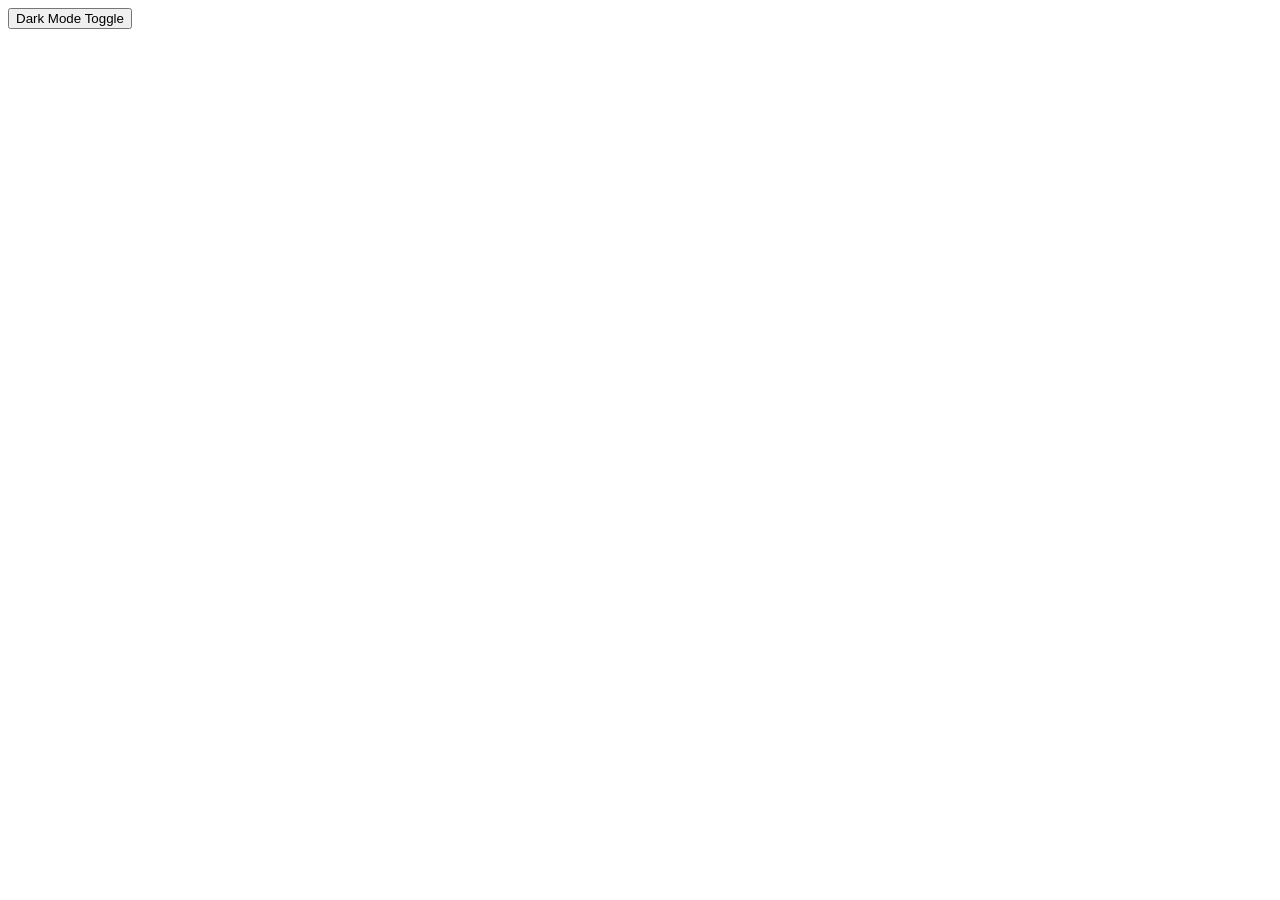
==== index.html @ d1fed151 "Added Index.html / style.css / script.js" ====
<!DOCTYPE html>
<html>

<head>
  <!-- name on the website page column -->
  <title>Julija Cvijanovic | Portfolio 2026</title>
  <meta charset="utf-8" />
  <link rel="stylesheet" type="text/css" href="assets/style.css">
</head> 

<body>

  <!-- this is where my code is-->

    <button id="darkmode" class="my-button1">
      Dark Mode Toggle
    </button>

</body>
</html>
---- assets/style.css ----
/* all elements in the page */
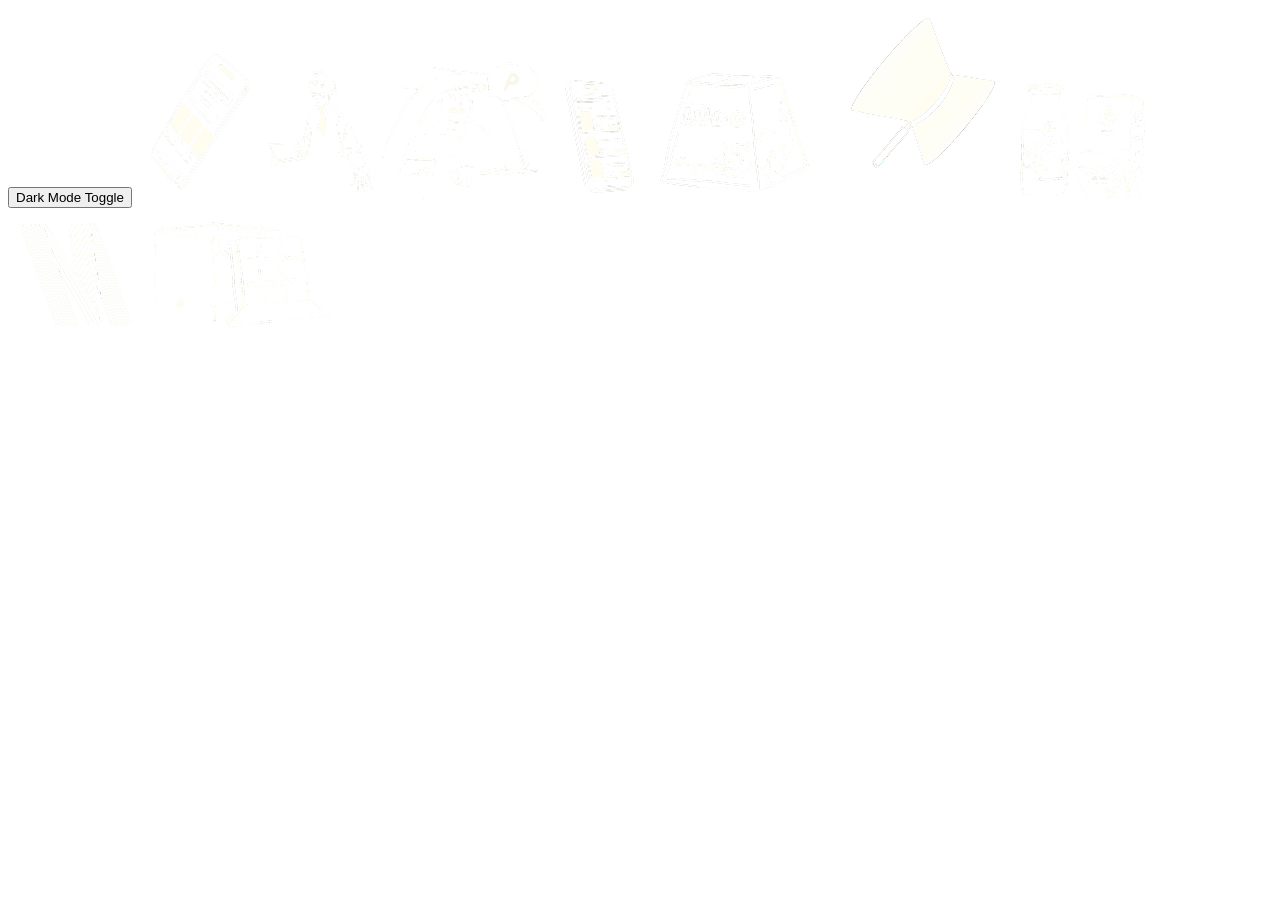
==== commit 3ec6e69a: "Added projects & pages for each" ====
--- a/index.html
+++ b/index.html
@@ -4,7 +4,7 @@
 <head>
   <!-- name on the website page column -->
   <title>Julija Cvijanovic | Portfolio 2026</title>
-  <meta charset="utf-8" />
+  <meta charset="utf-8" />  
   <link rel="stylesheet" type="text/css" href="assets/style.css">
 </head> 
 
@@ -16,5 +16,51 @@
       Dark Mode Toggle
     </button>
 
+    <!-- Project Buttons -->
+    <a href="pages/projects/ark.html" class="project-btn">
+      <img src="assets/Projects/ARK-Lineart.png" alt="ARK" class="img-inactive" />
+      <img src="assets/Projects/ARK-Colour.png"   alt="ARK" class="img-active" />
+    </a>
+
+    <a href="pages/projects/dialogverktøy.html" class="project-btn">
+      <img src="assets/Projects/Dialogverktøy-Lineart.png" alt="Dialogverktøy" class="img-inactive" />
+      <img src="assets/Projects/Dialogverktøy-Colour.png" alt="Dialogverktøy" class="img-active" />
+    </a>
+
+    <a href="pages/projects/komboreise.html" class="project-btn">
+      <img src="assets/Projects/Komboreise-Lineart.png" alt="Komboreise" class="img-inactive" />
+      <img src="assets/Projects/Komboreise-Colour.png" alt="Komboreise" class="img-active" />
+    </a>
+
+    <a href="pages/projects/shelfie.html" class="project-btn">
+      <img src="assets/Projects/Shelfie-Lineart.png" alt="Shelfie" class="img-inactive" />
+      <img src="assets/Projects/Shelfie-Colour.png" alt="Shelfie" class="img-active" />
+    </a>
+
+    <a href="pages/projects/ludo.html" class="project-btn">
+      <img src="assets/Projects/Ludo-Lineart.png" alt="Ludo" class="img-inactive" />
+      <img src="assets/Projects/Ludo-Colour.png" alt="Ludo" class="img-active" />
+    </a>
+
+    <a href="pages/projects/mulighetsrommet.html" class="project-btn">
+      <img src="assets/Projects/Mulighetsrommet-Lineart.png" alt="Mulighetsrommet" class="img-inactive" />
+      <img src="assets/Projects/Mulighetsrommet-Colour.png" alt="Mulighetsrommet" class="img-active" />
+    </a>
+
+    <a href="pages/projects/solbakken.html" class="project-btn">
+      <img src="assets/Projects/Solbakken-Lineart.png" alt="Solbakken" class="img-inactive" />
+      <img src="assets/Projects/Solbakken-Colour.png" alt="Solbakken" class="img-active" />
+    </a>
+
+    <a href="pages/projects/muzea.html" class="project-btn">
+      <img src="assets/Projects/Muzea-Lineart.png" alt="Muzea" class="img-inactive" />
+      <img src="assets/Projects/Muzea-Colour.png" alt="Muzea" class="img-active" />
+    </a>
+
+    <a href="pages/projects/ticktacktoe.html" class="project-btn">
+      <img src="assets/Projects/TickTackToe-Lineart.png" alt="TickTackToe" class="img-inactive" />
+      <img src="assets/Projects/TickTackToe-Colour.png" alt="TickTackToe" class="img-active" />
+    </a>
+
 </body>
 </html>
--- a/assets/style.css
+++ b/assets/style.css
@@ -1,3 +1,26 @@
 
 /* all elements in the page */
 
+
+/* ---- PROJECT BUTTONS ---- */
+.project-btn {
+  display: inline-block;
+  position: relative;
+}
+
+.project-btn img {
+  display: block;
+}
+
+.project-btn .img-active {
+  position: absolute;
+  top: 0;
+  left: 0;
+  opacity: 0;
+  transition: opacity 0.5s ease;
+}
+
+.project-btn:hover .img-active {
+  opacity: 1;
+}
+
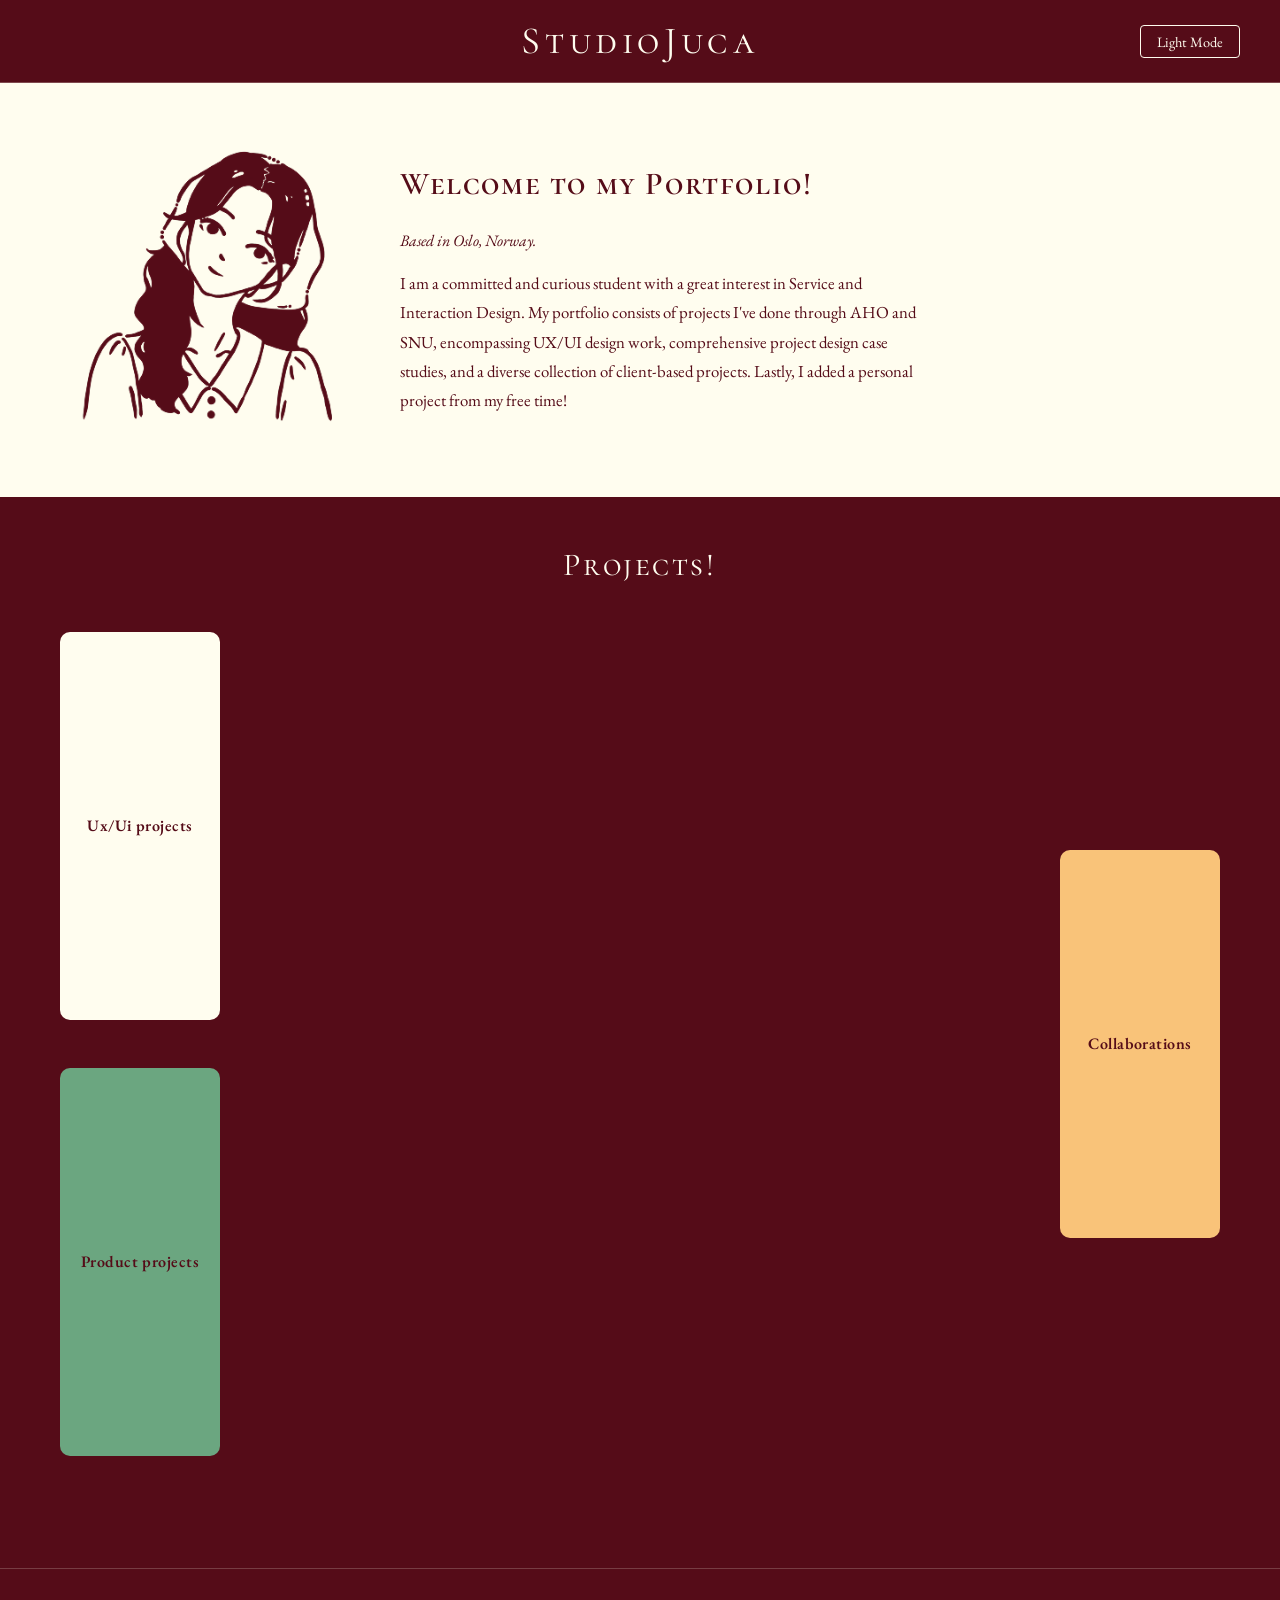
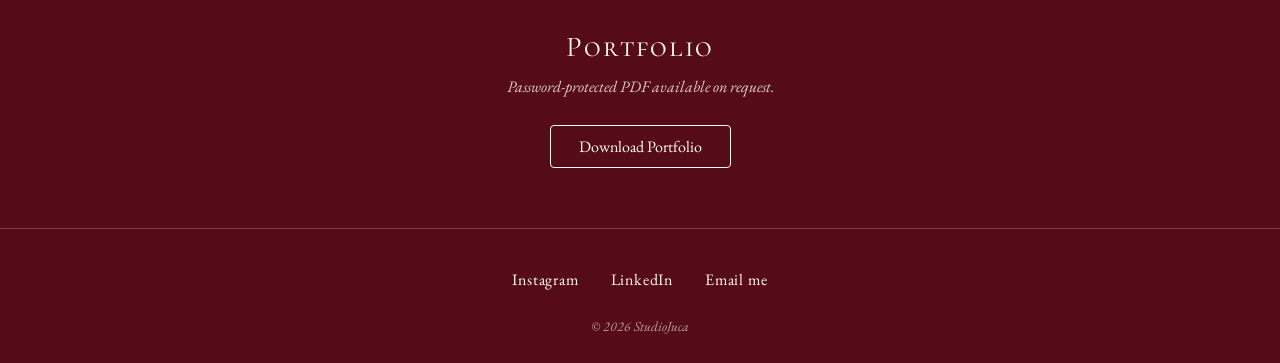
==== commit 10747354: "Homepage Added layout, projects, font, colours and other details to make the website look nice." ====
--- a/index.html
+++ b/index.html
@@ -1,66 +1,124 @@
 <!DOCTYPE html>
-<html>
+<html lang="en">
 
 <head>
-  <!-- name on the website page column -->
   <title>Julija Cvijanovic | Portfolio 2026</title>
-  <meta charset="utf-8" />  
+  <meta charset="utf-8" />
+  <meta name="viewport" content="width=device-width, initial-scale=1.0">
   <link rel="stylesheet" type="text/css" href="assets/style.css">
-</head> 
+  <link href="https://fonts.googleapis.com/css2?family=Cormorant+SC:wght@300;400;600&family=EB+Garamond:ital,wght@0,400;0,600;1,400&display=swap" rel="stylesheet">
+</head>
 
 <body>
 
-  <!-- this is where my code is-->
+  <!-- HEADER -->
+  <header id="site-header">
+    <h1>StudioJuca</h1>
+    <button id="darkmode">Light Mode</button>
+  </header>
 
-    <button id="darkmode" class="my-button1">
-      Dark Mode Toggle
-    </button>
+  <!-- INTRO -->
+  <section id="intro">
+    <div class="intro-portrait">
+      <img src="assets/SelfPortrait_Placeholder.png" alt="Julija Cvijanovic" />
+    </div>
+    <div class="intro-text">
+      <h2>Welcome to my Portfolio!</h2>
+      <p class="location">Based in Oslo, Norway.</p>
+      <p>I am a committed and curious student with a great interest in Service and Interaction Design.
+        My portfolio consists of projects I've done through AHO and SNU, encompassing UX/UI design work,
+        comprehensive project design case studies, and a diverse collection of client-based projects.
+        Lastly, I added a personal project from my free time!</p>
+    </div>
+  </section>
 
-    <!-- Project Buttons -->
-    <a href="pages/projects/ark.html" class="project-btn">
-      <img src="assets/Projects/ARK-Lineart.png" alt="ARK" class="img-inactive" />
-      <img src="assets/Projects/ARK-Colour.png"   alt="ARK" class="img-active" />
-    </a>
+  <!-- PROJECTS -->
+  <section id="projects">
+    <h2>Projects!</h2>
 
-    <a href="pages/projects/dialogverktøy.html" class="project-btn">
-      <img src="assets/Projects/Dialogverktøy-Lineart.png" alt="Dialogverktøy" class="img-inactive" />
-      <img src="assets/Projects/Dialogverktøy-Colour.png" alt="Dialogverktøy" class="img-active" />
-    </a>
+    <div class="mindmap">
 
-    <a href="pages/projects/komboreise.html" class="project-btn">
-      <img src="assets/Projects/Komboreise-Lineart.png" alt="Komboreise" class="img-inactive" />
-      <img src="assets/Projects/Komboreise-Colour.png" alt="Komboreise" class="img-active" />
-    </a>
+      <!-- Category label buttons -->
+      <button class="cat-label cat-uxui" id="btn-uxui">Ux/Ui projects</button>
+      <button class="cat-label cat-collab" id="btn-collab">Collaborations</button>
+      <button class="cat-label cat-product" id="btn-product">Product projects</button>
 
-    <a href="pages/projects/shelfie.html" class="project-btn">
-      <img src="assets/Projects/Shelfie-Lineart.png" alt="Shelfie" class="img-inactive" />
-      <img src="assets/Projects/Shelfie-Colour.png" alt="Shelfie" class="img-active" />
-    </a>
+      <!-- Row 1 — UX/UI only -->
+      <div class="project-row" id="row-1">
+        <a href="pages/projects/ark.html" class="project-btn">
+          <img src="assets/Projects/ARK-Lineart.png" alt="ARK" class="img-inactive" />
+          <img src="assets/Projects/ARK-Colour.png" alt="ARK" class="img-active" />
+        </a>
+        <a href="pages/projects/shelfie.html" class="project-btn">
+          <img src="assets/Projects/Shelfie-Lineart.png" alt="Shelfie" class="img-inactive" />
+          <img src="assets/Projects/Shelfie-Colour.png" alt="Shelfie" class="img-active" />
+        </a>
+        <a href="pages/projects/navi.html" class="project-btn">
+          <img src="assets/Projects/NAVI-Lineart.png" alt="NAVI" class="img-inactive" />
+          <img src="assets/Projects/NAVI-Colour.png" alt="NAVI" class="img-active" />
+        </a>
+      </div>
 
-    <a href="pages/projects/ludo.html" class="project-btn">
-      <img src="assets/Projects/Ludo-Lineart.png" alt="Ludo" class="img-inactive" />
-      <img src="assets/Projects/Ludo-Colour.png" alt="Ludo" class="img-active" />
-    </a>
+      <!-- Row 2 — UX/UI + Collaboration -->
+      <div class="project-row" id="row-2">
+        <a href="pages/projects/mulighetsrommet.html" class="project-btn">
+          <img src="assets/Projects/Mulighetsrommet-Lineart.png" alt="Mulighetsrommet" class="img-inactive" />
+          <img src="assets/Projects/Mulighetsrommet-Colour.png" alt="Mulighetsrommet" class="img-active" />
+        </a>
+        <a href="pages/projects/komboreise.html" class="project-btn">
+          <img src="assets/Projects/Komboreise-Lineart.png" alt="Komboreise" class="img-inactive" />
+          <img src="assets/Projects/Komboreise-Colour.png" alt="Komboreise" class="img-active" />
+        </a>
+        <a href="pages/projects/dialogverktøy.html" class="project-btn">
+          <img src="assets/Projects/Dialogverktøy-Lineart.png" alt="Dialogverktøy" class="img-inactive" />
+          <img src="assets/Projects/Dialogverktøy-Colour.png" alt="Dialogverktøy" class="img-active" />
+        </a>
+      </div>
 
-    <a href="pages/projects/mulighetsrommet.html" class="project-btn">
-      <img src="assets/Projects/Mulighetsrommet-Lineart.png" alt="Mulighetsrommet" class="img-inactive" />
-      <img src="assets/Projects/Mulighetsrommet-Colour.png" alt="Mulighetsrommet" class="img-active" />
-    </a>
+      <!-- Row 3 — Product + Collaboration -->
+      <div class="project-row" id="row-3">
+        <a href="pages/projects/solbakken.html" class="project-btn">
+          <img src="assets/Projects/Solbakken-Lineart.png" alt="Solbakken" class="img-inactive" />
+          <img src="assets/Projects/Solbakken-Colour.png" alt="Solbakken" class="img-active" />
+        </a>
+        <a href="pages/projects/ludo.html" class="project-btn">
+          <img src="assets/Projects/Ludo-Lineart.png" alt="Ludo" class="img-inactive" />
+          <img src="assets/Projects/Ludo-Colour.png" alt="Ludo" class="img-active" />
+        </a>
+        <a href="pages/projects/sommerrocutlery.html" class="project-btn">
+          <img src="assets/Projects/SommerroCutlery-Lineart.png" alt="Sommerro Cutlery" class="img-inactive" />
+          <img src="assets/Projects/SommerroCutlery-Colour.png" alt="Sommerro Cutlery" class="img-active" />
+        </a>
+      </div>
 
-    <a href="pages/projects/solbakken.html" class="project-btn">
-      <img src="assets/Projects/Solbakken-Lineart.png" alt="Solbakken" class="img-inactive" />
-      <img src="assets/Projects/Solbakken-Colour.png" alt="Solbakken" class="img-active" />
-    </a>
+      <!-- Row 4 — Product only -->
+      <div class="project-row" id="row-4">
+        <a href="pages/projects/ticktacktoe.html" class="project-btn">
+          <img src="assets/Projects/TickTackToe-Lineart.png" alt="TickTackToe" class="img-inactive" />
+          <img src="assets/Projects/TickTackToe-Colour.png" alt="TickTackToe" class="img-active" />
+        </a>
+      </div>
 
-    <a href="pages/projects/muzea.html" class="project-btn">
-      <img src="assets/Projects/Muzea-Lineart.png" alt="Muzea" class="img-inactive" />
-      <img src="assets/Projects/Muzea-Colour.png" alt="Muzea" class="img-active" />
-    </a>
+    </div>
+  </section>
 
-    <a href="pages/projects/ticktacktoe.html" class="project-btn">
-      <img src="assets/Projects/TickTackToe-Lineart.png" alt="TickTackToe" class="img-inactive" />
-      <img src="assets/Projects/TickTackToe-Colour.png" alt="TickTackToe" class="img-active" />
-    </a>
+  <!-- PORTFOLIO DOWNLOAD -->
+  <section id="download">
+    <h2>Portfolio</h2>
+    <p>Password-protected PDF available on request.</p>
+    <button id="download-btn" onclick="requestDownload()">Download Portfolio</button>
+  </section>
 
+  <!-- FOOTER -->
+  <footer id="site-footer">
+    <div class="footer-links">
+      <a href="https://www.instagram.com/studiojuca/" target="_blank" class="footer-link">Instagram</a>
+      <a href="https://www.linkedin.com/in/julijacvijanovic/" target="_blank" class="footer-link">LinkedIn</a>
+      <a href="mailto:cvijanovicjulija@gmail.com" class="footer-link">Email me</a>
+    </div>
+    <p class="footer-copy">&copy; 2026 StudioJuca</p>
+  </footer>
+
+  <script src="assets/script.js"></script>
 </body>
-</html>+</html>
--- a/assets/style.css
+++ b/assets/style.css
@@ -1,15 +1,216 @@
-
-/* all elements in the page */
-
-
-/* ---- PROJECT BUTTONS ---- */
+/* ---- CSS VARIABLES ---- */
+:root {
+  --chocolate-cosmos: #550C18;
+  --ivory: #FFFDEF;
+  --goldilocks: #F9C379;
+  --ivy: #6BA680;
+  --font-heading: 'Cormorant SC', Georgia, serif;
+  --font-body: 'EB Garamond', Georgia, serif;
+}
+
+/* ---- RESET ---- */
+*, *::before, *::after {
+  box-sizing: border-box;
+  margin: 0;
+  padding: 0;
+}
+
+body {
+  font-family: var(--font-body);
+  background-color: var(--chocolate-cosmos);
+  color: var(--ivory);
+}
+
+/* ---- HEADER ---- */
+#site-header {
+  background-color: var(--chocolate-cosmos);
+  padding: 18px 40px;
+  display: flex;
+  align-items: center;
+  justify-content: center;
+  position: relative;
+  border-bottom: 1px solid rgba(255, 253, 239, 0.25);
+}
+
+#site-header h1 {
+  font-family: var(--font-heading);
+  font-size: 2.4rem;
+  font-weight: 400;
+  color: var(--ivory);
+  letter-spacing: 0.12em;
+}
+
+#darkmode {
+  position: absolute;
+  right: 40px;
+  background: transparent;
+  border: 1px solid var(--ivory);
+  color: var(--ivory);
+  padding: 6px 16px;
+  font-family: var(--font-body);
+  font-size: 0.9rem;
+  cursor: pointer;
+  border-radius: 4px;
+  transition: background 0.3s, color 0.3s;
+}
+
+#darkmode:hover {
+  background: var(--ivory);
+  color: var(--chocolate-cosmos);
+}
+
+/* ---- INTRO SECTION ---- */
+#intro {
+  background-color: var(--ivory);
+  color: var(--chocolate-cosmos);
+  display: flex;
+  align-items: center;
+  gap: 60px;
+  padding: 60px 80px;
+}
+
+.intro-portrait img {
+  width: 260px;
+  height: auto;
+  display: block;
+}
+
+.intro-text {
+  max-width: 520px;
+}
+
+.intro-text h2 {
+  font-family: var(--font-heading);
+  font-size: 2rem;
+  font-weight: 600;
+  color: var(--chocolate-cosmos);
+  margin-bottom: 24px;
+  letter-spacing: 0.05em;
+}
+
+.intro-text .location {
+  font-style: italic;
+  font-size: 1rem;
+  margin-bottom: 14px;
+}
+
+.intro-text p {
+  font-size: 1.05rem;
+  line-height: 1.75;
+}
+
+/* ---- PROJECTS SECTION ---- */
+#projects {
+  background-color: var(--chocolate-cosmos);
+  padding: 48px 0 72px;
+}
+
+#projects h2 {
+  font-family: var(--font-heading);
+  font-size: 2rem;
+  font-weight: 400;
+  color: var(--ivory);
+  text-align: center;
+  letter-spacing: 0.08em;
+  margin-bottom: 48px;
+}
+
+/* ---- MINDMAP GRID ---- */
+/*
+  5 columns: [left-label] [proj] [proj] [proj] [right-label]
+  4 rows, one per project row.
+  Category labels span 2 rows each, alternating sides:
+    uxui    → col 1, rows 1–2
+    collab  → col 5, rows 2–3
+    product → col 1, rows 3–4
+*/
+.mindmap {
+  display: grid;
+  grid-template-columns: 160px 1fr 1fr 1fr 160px;
+  grid-template-rows: auto auto auto auto;
+  gap: 48px 28px;
+  padding: 0 60px 40px;
+  align-items: center;
+}
+
+/* Category label grid placement */
+.cat-uxui   { grid-column: 1; grid-row: 1 / 3; }
+.cat-collab { grid-column: 5; grid-row: 2 / 4; }
+.cat-product{ grid-column: 1; grid-row: 3 / 5; }
+
+/* Project row grid placement */
+#row-1 { grid-column: 2 / 5; grid-row: 1; }
+#row-2 { grid-column: 2 / 5; grid-row: 2; }
+#row-3 { grid-column: 2 / 5; grid-row: 3; }
+#row-4 { grid-column: 2 / 5; grid-row: 4; }
+
+/* ---- CATEGORY LABELS ---- */
+.cat-label {
+  display: flex;
+  align-items: center;
+  justify-content: center;
+  text-align: center;
+  width: 100%;
+  height: 100%;
+  min-height: 80px;
+  padding: 14px 12px;
+  border: 2px solid transparent;
+  border-radius: 10px;
+  font-family: var(--font-body);
+  font-size: 1rem;
+  font-weight: 600;
+  color: var(--chocolate-cosmos);
+  cursor: pointer;
+  transition: transform 0.2s ease, box-shadow 0.2s ease, border-color 0.2s ease;
+  letter-spacing: 0.03em;
+}
+
+.cat-label:hover {
+  transform: scale(1.04);
+  box-shadow: 0 4px 20px rgba(0, 0, 0, 0.35);
+}
+
+.cat-label.active {
+  border-color: var(--ivory);
+  box-shadow: 0 0 14px rgba(255, 253, 239, 0.35);
+}
+
+.cat-uxui    { background-color: var(--ivory); }
+.cat-collab  { background-color: var(--goldilocks); }
+.cat-product { background-color: var(--ivy); }
+
+/* ---- PROJECT ROWS ---- */
+.project-row {
+  display: flex;
+  gap: 28px;
+  justify-content: center;
+  align-items: center;
+  min-height: 170px;
+  opacity: 0;
+  pointer-events: none;
+  transition: opacity 0.5s ease;
+}
+
+.project-row.visible {
+  opacity: 1;
+  pointer-events: auto;
+}
+
+/* ---- PROJECT BUTTONS (lineart → colour hover) ---- */
 .project-btn {
+  position: relative;
   display: inline-block;
-  position: relative;
+  width: 155px;
+  height: 155px;
+  flex-shrink: 0;
 }
 
 .project-btn img {
+  width: 155px;
+  height: 155px;
+  object-fit: contain;
   display: block;
+  border-radius: 18px;
 }
 
 .project-btn .img-active {
@@ -24,3 +225,87 @@
   opacity: 1;
 }
 
+/* ---- DOWNLOAD SECTION ---- */
+#download {
+  background-color: var(--chocolate-cosmos);
+  color: var(--ivory);
+  text-align: center;
+  padding: 60px 40px;
+  border-top: 1px solid rgba(255, 253, 239, 0.2);
+}
+
+#download h2 {
+  font-family: var(--font-heading);
+  font-size: 1.8rem;
+  font-weight: 400;
+  letter-spacing: 0.08em;
+  margin-bottom: 12px;
+}
+
+#download p {
+  font-size: 1rem;
+  font-style: italic;
+  margin-bottom: 28px;
+  opacity: 0.8;
+}
+
+#download-btn {
+  background: transparent;
+  border: 1px solid var(--ivory);
+  color: var(--ivory);
+  font-family: var(--font-body);
+  font-size: 1rem;
+  padding: 10px 28px;
+  border-radius: 4px;
+  cursor: pointer;
+  transition: background 0.3s, color 0.3s;
+}
+
+#download-btn:hover {
+  background: var(--ivory);
+  color: var(--chocolate-cosmos);
+}
+
+/* ---- FOOTER ---- */
+#site-footer {
+  background-color: var(--chocolate-cosmos);
+  color: var(--ivory);
+  text-align: center;
+  padding: 40px 40px 28px;
+  border-top: 1px solid rgba(255, 253, 239, 0.2);
+}
+
+.footer-links {
+  display: flex;
+  justify-content: center;
+  gap: 32px;
+  margin-bottom: 24px;
+  flex-wrap: wrap;
+}
+
+.footer-link {
+  color: var(--ivory);
+  text-decoration: none;
+  font-family: var(--font-body);
+  font-size: 1rem;
+  letter-spacing: 0.05em;
+  border-bottom: 1px solid transparent;
+  padding-bottom: 2px;
+  transition: border-color 0.2s ease;
+}
+
+.footer-link:hover {
+  border-bottom-color: var(--ivory);
+}
+
+.footer-copy {
+  font-size: 0.85rem;
+  opacity: 0.6;
+  font-style: italic;
+}
+
+/* ---- DARK MODE ---- */
+body.dark-mode {
+  --chocolate-cosmos: #FFFDEF;
+  --ivory: #550C18;
+}
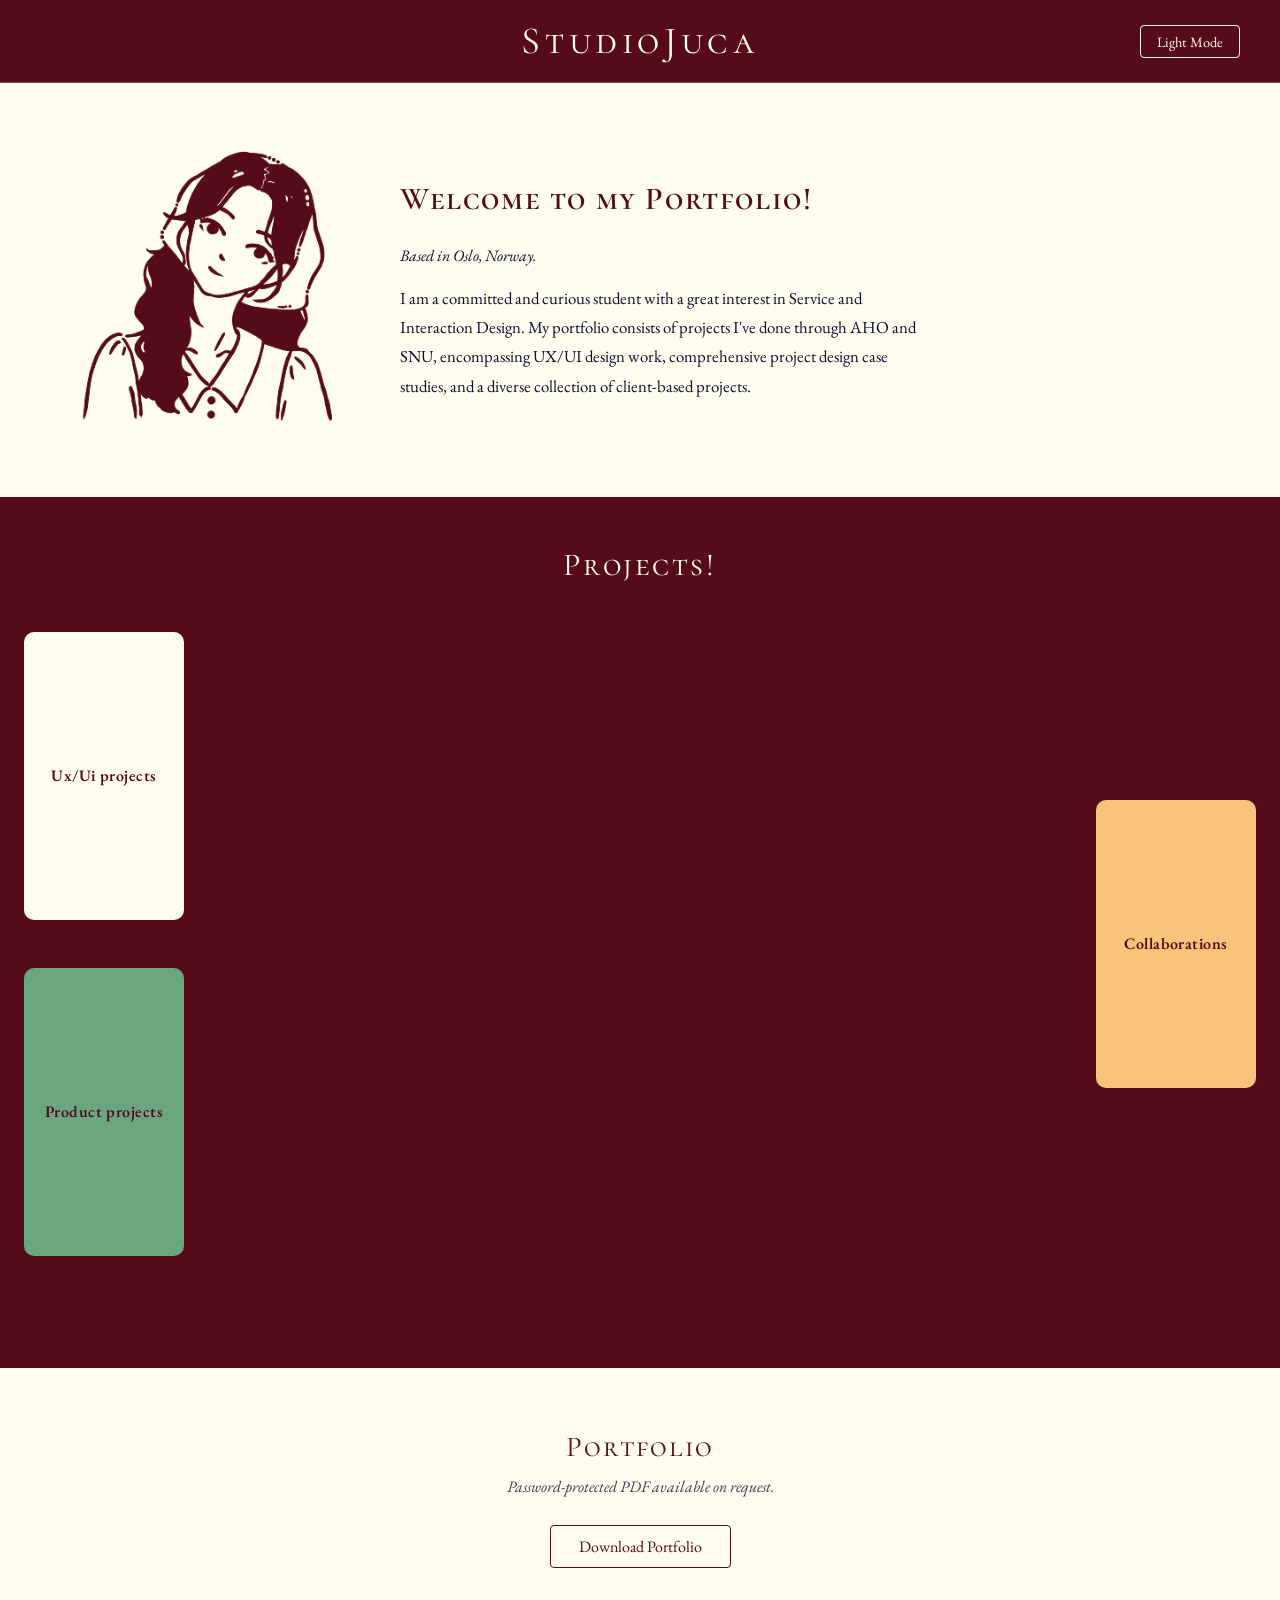
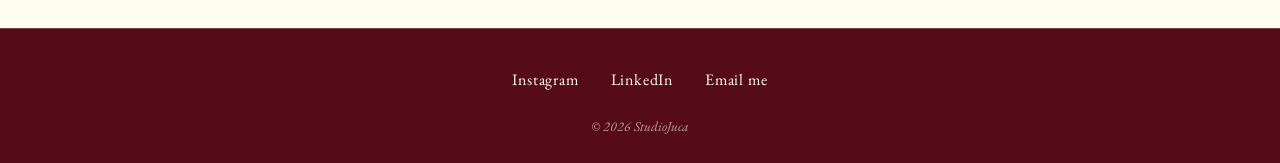
==== commit 3a895bbd: "Update index.html" ====
--- a/index.html
+++ b/index.html
@@ -28,7 +28,7 @@
       <p>I am a committed and curious student with a great interest in Service and Interaction Design.
         My portfolio consists of projects I've done through AHO and SNU, encompassing UX/UI design work,
         comprehensive project design case studies, and a diverse collection of client-based projects.
-        Lastly, I added a personal project from my free time!</p>
+      </p>
     </div>
   </section>
 
--- a/assets/style.css
+++ b/assets/style.css
@@ -4,6 +4,7 @@
   --ivory: #FFFDEF;
   --goldilocks: #F9C379;
   --ivy: #6BA680;
+  --onyx: #0E0E2C;
   --font-heading: 'Cormorant SC', Georgia, serif;
   --font-body: 'EB Garamond', Georgia, serif;
 }
@@ -97,6 +98,7 @@
 .intro-text p {
   font-size: 1.05rem;
   line-height: 1.75;
+  color: var(--onyx)
 }
 
 /* ---- PROJECTS SECTION ---- */
@@ -129,7 +131,7 @@
   grid-template-columns: 160px 1fr 1fr 1fr 160px;
   grid-template-rows: auto auto auto auto;
   gap: 48px 28px;
-  padding: 0 60px 40px;
+  padding: 0 24px 40px;
   align-items: center;
 }
 
@@ -183,9 +185,9 @@
 .project-row {
   display: flex;
   gap: 28px;
-  justify-content: center;
+  justify-content: space-between;
   align-items: center;
-  min-height: 170px;
+  min-height: 120px;
   opacity: 0;
   pointer-events: none;
   transition: opacity 0.5s ease;
@@ -200,14 +202,14 @@
 .project-btn {
   position: relative;
   display: inline-block;
-  width: 155px;
-  height: 155px;
+  width: 110px;
+  height: 110px;
   flex-shrink: 0;
 }
 
 .project-btn img {
-  width: 155px;
-  height: 155px;
+  width: 110px;
+  height: 110px;
   object-fit: contain;
   display: block;
   border-radius: 18px;
@@ -227,8 +229,8 @@
 
 /* ---- DOWNLOAD SECTION ---- */
 #download {
-  background-color: var(--chocolate-cosmos);
-  color: var(--ivory);
+  background-color: var(--ivory);
+  color: var(--chocolate-cosmos);
   text-align: center;
   padding: 60px 40px;
   border-top: 1px solid rgba(255, 253, 239, 0.2);
@@ -245,14 +247,15 @@
 #download p {
   font-size: 1rem;
   font-style: italic;
+  color: var(--onyx);
   margin-bottom: 28px;
   opacity: 0.8;
 }
 
 #download-btn {
   background: transparent;
-  border: 1px solid var(--ivory);
-  color: var(--ivory);
+  border: 1px solid var(--chocolate-cosmos);
+  color: var(--chocolate-cosmos);
   font-family: var(--font-body);
   font-size: 1rem;
   padding: 10px 28px;
@@ -262,8 +265,8 @@
 }
 
 #download-btn:hover {
-  background: var(--ivory);
-  color: var(--chocolate-cosmos);
+  background: var(--chocolate-cosmos);
+  color: var(--ivory);
 }
 
 /* ---- FOOTER ---- */
@@ -309,3 +312,94 @@
   --chocolate-cosmos: #FFFDEF;
   --ivory: #550C18;
 }
+
+/* ---- RESPONSIVE: MOBILE ---- */
+@media (max-width: 768px) {
+
+  /* Header */
+  #site-header {
+    padding: 14px 16px;
+    justify-content: space-between;
+  }
+
+  #site-header h1 {
+    font-size: 1.6rem;
+  }
+
+  #darkmode {
+    position: static;
+    font-size: 0.8rem;
+    padding: 5px 12px;
+  }
+
+  /* Intro: stack portrait above text */
+  #intro {
+    flex-direction: column;
+    align-items: center;
+    text-align: center;
+    padding: 36px 24px;
+    gap: 24px;
+  }
+
+  .intro-portrait img {
+    width: 160px;
+  }
+
+  .intro-text {
+    max-width: 100%;
+  }
+
+  .intro-text p {
+    text-align: left;
+  }
+
+  /* Projects section */
+  #projects {
+    padding: 32px 0 40px;
+  }
+
+  /* Mindmap: 3-column grid — labels in one row, project rows below */
+  .mindmap {
+    display: grid;
+    grid-template-columns: 1fr 1fr 1fr;
+    gap: 16px;
+    padding: 0 16px 24px;
+  }
+
+  .cat-uxui   { grid-column: 1; grid-row: 1; min-height: 56px; }
+  .cat-collab { grid-column: 2; grid-row: 1; min-height: 56px; }
+  .cat-product{ grid-column: 3; grid-row: 1; min-height: 56px; }
+
+  #row-1 { grid-column: 1 / 4; grid-row: 2; }
+  #row-2 { grid-column: 1 / 4; grid-row: 3; }
+  #row-3 { grid-column: 1 / 4; grid-row: 4; }
+  #row-4 { grid-column: 1 / 4; grid-row: 5; }
+
+  .project-row {
+    justify-content: space-around;
+    flex-wrap: wrap;
+    gap: 12px;
+    min-height: 100px;
+  }
+
+  /* Smaller project images */
+  .project-btn,
+  .project-btn img {
+    width: 85px;
+    height: 85px;
+  }
+
+  /* Download section */
+  #download {
+    padding: 40px 24px;
+  }
+
+  /* Footer */
+  #site-footer {
+    padding: 32px 24px 20px;
+  }
+
+  .footer-links {
+    gap: 20px;
+  }
+}
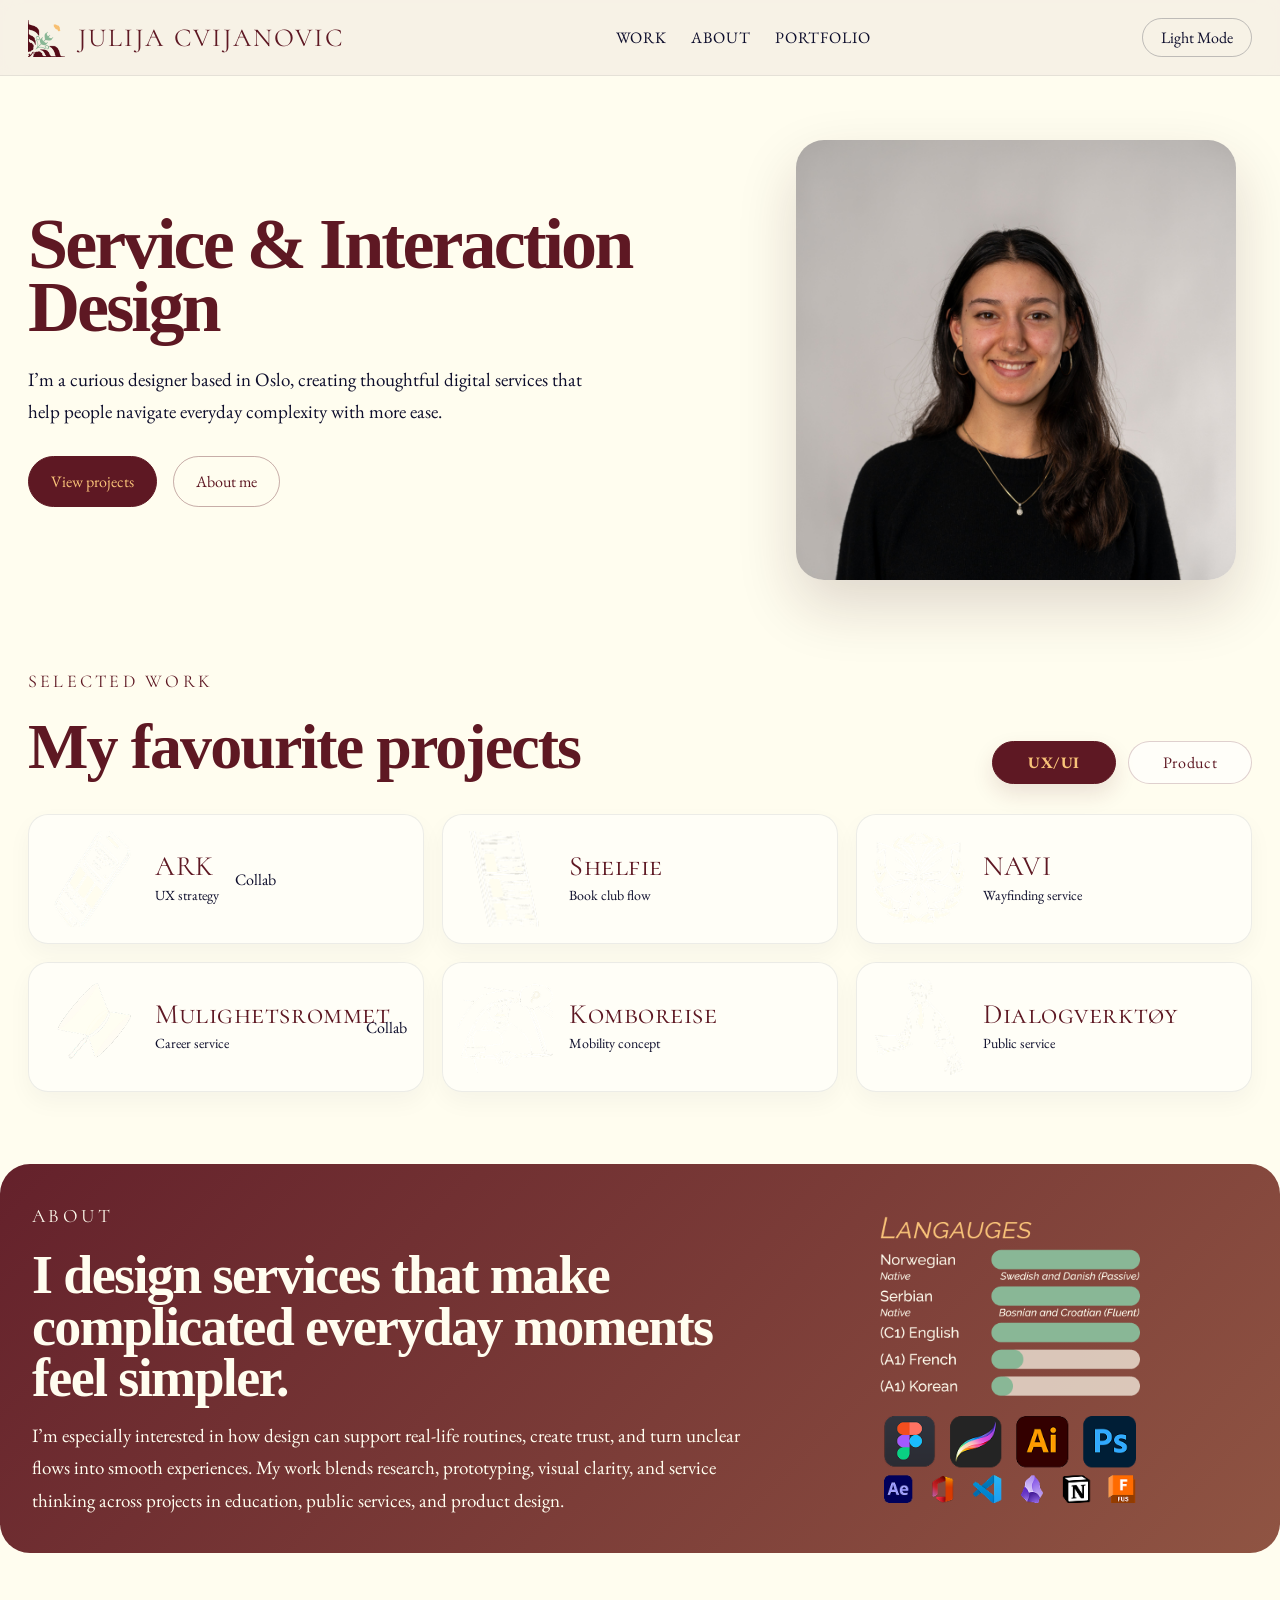
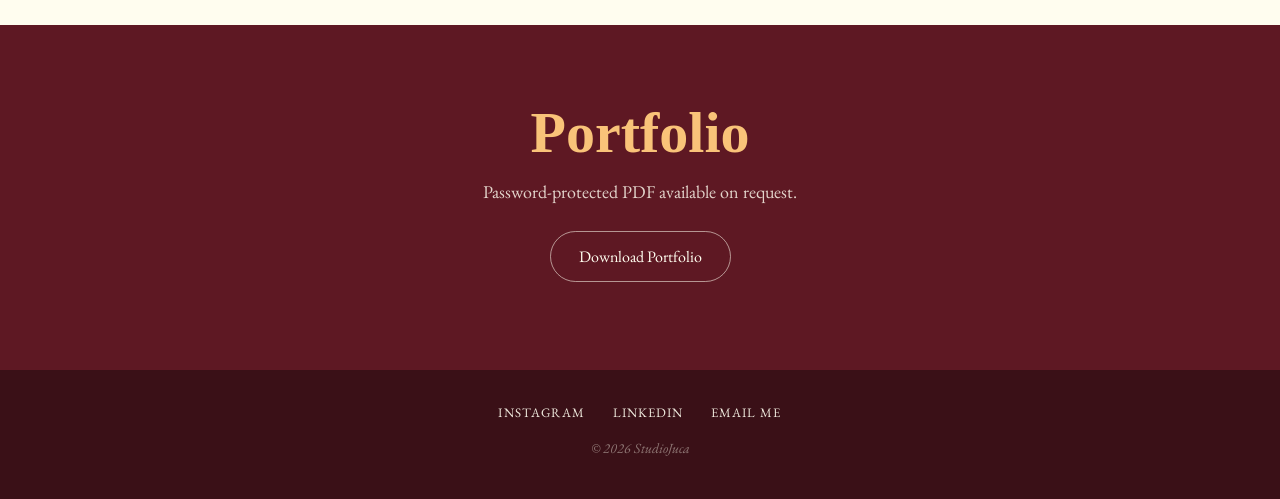
==== commit d9158379: "Changes" ====
--- a/index.html
+++ b/index.html
@@ -11,109 +11,169 @@
 
 <body>
 
-  <!-- HEADER -->
   <header id="site-header">
-    <h1>StudioJuca</h1>
-    <button id="darkmode">Light Mode</button>
+    <div class="header-inner">
+      <div class="brand-block">
+        <img src="assets/JUCA_Logo-Transp-Fjerdedel.png" alt="Juca logo" class="brand-mark" />
+        <span class="brand-name">Julija Cvijanovic</span>
+      </div>
+
+      <nav class="main-nav" aria-label="Main navigation">
+        <a href="#projects">Work</a>
+        <a href="#about">About</a>
+        <a href="#download">Portfolio</a> 
+      </nav>
+
+      <button id="darkmode" type="button">Light Mode</button>
+    </div>
   </header>
 
-  <!-- INTRO -->
-  <section id="intro">
-    <div class="intro-portrait">
-      <img src="assets/SelfPortrait_Placeholder.png" alt="Julija Cvijanovic" />
-    </div>
-    <div class="intro-text">
-      <h2>Welcome to my Portfolio!</h2>
-      <p class="location">Based in Oslo, Norway.</p>
-      <p>I am a committed and curious student with a great interest in Service and Interaction Design.
-        My portfolio consists of projects I've done through AHO and SNU, encompassing UX/UI design work,
-        comprehensive project design case studies, and a diverse collection of client-based projects.
-      </p>
-    </div>
-  </section>
+  <main>
+    <section id="intro">
+      <div class="hero-copy">
+        <h1>Service & Interaction Design</h1>
+        <p class="intro-lead">I’m a curious designer based in Oslo, creating thoughtful digital services that help people navigate everyday complexity with more ease.</p>
 
-  <!-- PROJECTS -->
-  <section id="projects">
-    <h2>Projects!</h2>
-
-    <div class="mindmap">
-
-      <!-- Category label buttons -->
-      <button class="cat-label cat-uxui" id="btn-uxui">Ux/Ui projects</button>
-      <button class="cat-label cat-collab" id="btn-collab">Collaborations</button>
-      <button class="cat-label cat-product" id="btn-product">Product projects</button>
-
-      <!-- Row 1 — UX/UI only -->
-      <div class="project-row" id="row-1">
-        <a href="pages/projects/ark.html" class="project-btn">
-          <img src="assets/Projects/ARK-Lineart.png" alt="ARK" class="img-inactive" />
-          <img src="assets/Projects/ARK-Colour.png" alt="ARK" class="img-active" />
-        </a>
-        <a href="pages/projects/shelfie.html" class="project-btn">
-          <img src="assets/Projects/Shelfie-Lineart.png" alt="Shelfie" class="img-inactive" />
-          <img src="assets/Projects/Shelfie-Colour.png" alt="Shelfie" class="img-active" />
-        </a>
-        <a href="pages/projects/navi.html" class="project-btn">
-          <img src="assets/Projects/NAVI-Lineart.png" alt="NAVI" class="img-inactive" />
-          <img src="assets/Projects/NAVI-Colour.png" alt="NAVI" class="img-active" />
-        </a>
+        <div class="hero-actions">
+          <a class="primary-link" href="#projects">View projects</a>
+          <a class="secondary-link" href="#about">About me</a>
+        </div>
       </div>
 
-      <!-- Row 2 — UX/UI + Collaboration -->
-      <div class="project-row" id="row-2">
-        <a href="pages/projects/mulighetsrommet.html" class="project-btn">
-          <img src="assets/Projects/Mulighetsrommet-Lineart.png" alt="Mulighetsrommet" class="img-inactive" />
-          <img src="assets/Projects/Mulighetsrommet-Colour.png" alt="Mulighetsrommet" class="img-active" />
-        </a>
-        <a href="pages/projects/komboreise.html" class="project-btn">
-          <img src="assets/Projects/Komboreise-Lineart.png" alt="Komboreise" class="img-inactive" />
-          <img src="assets/Projects/Komboreise-Colour.png" alt="Komboreise" class="img-active" />
-        </a>
-        <a href="pages/projects/dialogverktøy.html" class="project-btn">
-          <img src="assets/Projects/Dialogverktøy-Lineart.png" alt="Dialogverktøy" class="img-inactive" />
-          <img src="assets/Projects/Dialogverktøy-Colour.png" alt="Dialogverktøy" class="img-active" />
-        </a>
+      <div class="intro-portrait">
+        <img src="assets/julijacvijanovic_photo.jpg" alt="Julija Cvijanovic" />
+      </div>
+    </section>
+
+    <section id="projects">
+      <div class="section-heading">
+        <div>
+          <p class="section-kicker">Selected work</p>
+          <h2>My favourite projects</h2>
+        </div>
+
+        <div class="filter-group" aria-label="Project categories">
+          <button class="cat-label cat-uxui active" id="btn-uxui" type="button">UX/UI</button>
+          <button class="cat-label cat-product" id="btn-product" type="button">Product</button>
+        </div>
       </div>
 
-      <!-- Row 3 — Product + Collaboration -->
-      <div class="project-row" id="row-3">
-        <a href="pages/projects/solbakken.html" class="project-btn">
-          <img src="assets/Projects/Solbakken-Lineart.png" alt="Solbakken" class="img-inactive" />
-          <img src="assets/Projects/Solbakken-Colour.png" alt="Solbakken" class="img-active" />
-        </a>
-        <a href="pages/projects/ludo.html" class="project-btn">
-          <img src="assets/Projects/Ludo-Lineart.png" alt="Ludo" class="img-inactive" />
-          <img src="assets/Projects/Ludo-Colour.png" alt="Ludo" class="img-active" />
-        </a>
-        <a href="pages/projects/sommerrocutlery.html" class="project-btn">
-          <img src="assets/Projects/SommerroCutlery-Lineart.png" alt="Sommerro Cutlery" class="img-inactive" />
-          <img src="assets/Projects/SommerroCutlery-Colour.png" alt="Sommerro Cutlery" class="img-active" />
-        </a>
+      <div class="mindmap" aria-live="polite">
+        <div class="project-set visible" id="uxui-set">
+          <div class="project-row" id="row-1">
+            <a href="pages/projects/ark.html" class="project-item project-uxui" aria-label="ARK project">
+              <img src="assets/Projects/ARK-Lineart.png" alt="ARK" class="img-inactive" />
+              <div class="project-meta">
+                <span class="project-name">ARK</span>
+                <span class="project-tag">UX strategy</span>
+              </div>
+              <span class="collab-badge">Collab</span>
+            </a>
+            <a href="pages/projects/shelfie.html" class="project-item project-uxui" aria-label="Shelfie project">
+              <img src="assets/Projects/Shelfie-Lineart.png" alt="Shelfie" class="img-inactive" />
+              <div class="project-meta">
+                <span class="project-name">Shelfie</span>
+                <span class="project-tag">Book club flow</span>
+              </div>
+            </a>
+            <a href="pages/projects/navi.html" class="project-item project-uxui" aria-label="NAVI project">
+              <img src="assets/Projects/NAVI-Lineart.png" alt="NAVI" class="img-inactive" />
+              <div class="project-meta">
+                <span class="project-name">NAVI</span>
+                <span class="project-tag">Wayfinding service</span>
+              </div>
+            </a>
+          </div>
+
+          <div class="project-row" id="row-2">
+            <a href="pages/projects/mulighetsrommet.html" class="project-item project-uxui" aria-label="Mulighetsrommet project">
+              <img src="assets/Projects/Mulighetsrommet-Lineart.png" alt="Mulighetsrommet" class="img-inactive" />
+              <div class="project-meta">
+                <span class="project-name">Mulighetsrommet</span>
+                <span class="project-tag">Career service</span>
+              </div>
+              <span class="collab-badge">Collab</span>
+            </a>
+            <a href="pages/projects/komboreise.html" class="project-item project-uxui" aria-label="Komboreise project">
+              <img src="assets/Projects/Komboreise-Lineart.png" alt="Komboreise" class="img-inactive" />
+              <div class="project-meta">
+                <span class="project-name">Komboreise</span>
+                <span class="project-tag">Mobility concept</span>
+              </div>
+            </a>
+            <a href="pages/projects/dialogverktøy.html" class="project-item project-uxui" aria-label="Dialogverktøy project">
+              <img src="assets/Projects/Dialogverktøy-Lineart.png" alt="Dialogverktøy" class="img-inactive" />
+              <div class="project-meta">
+                <span class="project-name">Dialogverktøy</span>
+                <span class="project-tag">Public service</span>
+              </div>
+            </a>
+          </div>
+        </div>
+
+        <div class="project-set" id="product-set">
+          <div class="project-row" id="row-3">
+            <a href="pages/projects/solbakken.html" class="project-item project-product" aria-label="Solbakken project">
+              <img src="assets/Projects/Solbakken-Lineart.png" alt="Solbakken" class="img-inactive" />
+              <div class="project-meta">
+                <span class="project-name">Solbakken</span>
+                <span class="project-tag">Sustainable eating</span>
+              </div>
+            </a>
+            <a href="pages/projects/ludo.html" class="project-item project-product" aria-label="Ludo project">
+              <img src="assets/Projects/Ludo-Lineart.png" alt="Ludo" class="img-inactive" />
+              <div class="project-meta">
+                <span class="project-name">Ludo</span>
+                <span class="project-tag">Packaging concept</span>
+              </div>
+              <span class="collab-badge">Collab</span>
+            </a>
+            <a href="pages/projects/sommerrocutlery.html" class="project-item project-product" aria-label="Sommerro Cutlery project">
+              <img src="assets/Projects/SommerroCutlery-Lineart.png" alt="Sommerro Cutlery" class="img-inactive" />
+              <div class="project-meta">
+                <span class="project-name">Sommerro</span>
+                <span class="project-tag">Hospitality design</span>
+              </div>
+            </a>
+          </div>
+
+          <div class="project-row" id="row-4">
+            <a href="pages/projects/ticktacktoe.html" class="project-item project-product" aria-label="TickTackToe project">
+              <img src="assets/Projects/TickTackToe-Lineart.png" alt="TickTackToe" class="img-inactive" />
+              <div class="project-meta">
+                <span class="project-name">TickTackToe</span>
+                <span class="project-tag">Product prototype</span>
+              </div>
+            </a>
+          </div>
+        </div>
+      </div>
+    </section>
+
+    <section id="about" class="about-panel">
+      <div class="about-copy">
+        <p class="section-kicker">About</p>
+        <h3>I design services that make complicated everyday moments feel simpler.</h3>
+        <p>I’m especially interested in how design can support real-life routines, create trust, and turn unclear flows into smooth experiences. My work blends research, prototyping, visual clarity, and service thinking across projects in education, public services, and product design.</p>
       </div>
 
-      <!-- Row 4 — Product only -->
-      <div class="project-row" id="row-4">
-        <a href="pages/projects/ticktacktoe.html" class="project-btn">
-          <img src="assets/Projects/TickTackToe-Lineart.png" alt="TickTackToe" class="img-inactive" />
-          <img src="assets/Projects/TickTackToe-Colour.png" alt="TickTackToe" class="img-active" />
-        </a>
+      <div class="about-note" aria-label="Design visual references">
+        <img src="assets/VISUAL_Language.png" alt="Visual language reference" class="about-visual" />
+        <img src="assets/VISUAL_Programs.png" alt="Visual programs reference" class="about-visual" />
       </div>
+    </section>
 
-    </div>
-  </section>
+    <section id="download">
+      <h2>Portfolio</h2>
+      <p>Password-protected PDF available on request.</p>
+      <button id="download-btn" type="button" onclick="requestDownload()">Download Portfolio</button>
+    </section>
+  </main>
 
-  <!-- PORTFOLIO DOWNLOAD -->
-  <section id="download">
-    <h2>Portfolio</h2>
-    <p>Password-protected PDF available on request.</p>
-    <button id="download-btn" onclick="requestDownload()">Download Portfolio</button>
-  </section>
-
-  <!-- FOOTER -->
   <footer id="site-footer">
     <div class="footer-links">
-      <a href="https://www.instagram.com/studiojuca/" target="_blank" class="footer-link">Instagram</a>
-      <a href="https://www.linkedin.com/in/julijacvijanovic/" target="_blank" class="footer-link">LinkedIn</a>
+      <a href="https://www.instagram.com/studiojuca/" target="_blank" rel="noreferrer" class="footer-link">Instagram</a>
+      <a href="https://www.linkedin.com/in/julijacvijanovic/" target="_blank" rel="noreferrer" class="footer-link">LinkedIn</a>
       <a href="mailto:cvijanovicjulija@gmail.com" class="footer-link">Email me</a>
     </div>
     <p class="footer-copy">&copy; 2026 StudioJuca</p>
--- a/assets/style.css
+++ b/assets/style.css
@@ -1,300 +1,711 @@
-/* ---- CSS VARIABLES ---- */
 :root {
-  --chocolate-cosmos: #550C18;
+  --chocolate-cosmos: #5E1823;
   --ivory: #FFFDEF;
   --goldilocks: #F9C379;
-  --ivy: #6BA680;
+  --frozenwater: #BCD6BD;
   --onyx: #0E0E2C;
+  --onyx-light: #3E3E56;
+  --paper: #f6efe4;
+  --panel: rgba(255, 255, 255, 0.42);
+  --line: rgba(23, 27, 44, 0.14);
+  --shadow: rgba(25, 19, 21, 0.12);
   --font-heading: 'Cormorant SC', Georgia, serif;
   --font-body: 'EB Garamond', Georgia, serif;
 }
 
-/* ---- RESET ---- */
-*, *::before, *::after {
+* {
   box-sizing: border-box;
   margin: 0;
   padding: 0;
 }
 
+html {
+  scroll-behavior: smooth;
+}
+
 body {
   font-family: var(--font-body);
-  background-color: var(--chocolate-cosmos);
-  color: var(--ivory);
-}
-
-/* ---- HEADER ---- */
+  color: var(--onyx);
+  background: #FFFDEF;
+}
+
+img {
+  max-width: 100%;
+  display: block;
+}
+
+button, a {
+  font: inherit;
+}
+
+a {
+  color: inherit;
+  text-decoration: none;
+}
+
 #site-header {
-  background-color: var(--chocolate-cosmos);
-  padding: 18px 40px;
-  display: flex;
+  position: sticky;
+  top: 0;
+  z-index: 20;
+  backdrop-filter: blur(10px);
+  background: rgba(245, 238, 227, 0.74);
+  border-bottom: 1px solid rgba(23, 27, 44, 0.08);
+}
+
+.header-inner {
+  max-width: 1280px;
+  margin: 0 auto;
+  padding: 18px 28px;
+  display: flex;
+  align-items: center;
+  justify-content: space-between;
+  gap: 20px;
+}
+
+.brand-block {
+  display: flex;
+  align-items: center;
+  gap: 12px;
+}
+
+.brand-mark {
+  width: 38px;
+  height: 38px;
+  object-fit: contain;
+  display: block;
+  border-radius: 0;
+  background: transparent;
+  padding: 0;
+}
+
+.brand-name {
+  font-family: var(--font-heading);
+  font-size: 26px;
+  letter-spacing: 0.08em;
+  text-transform: uppercase;
+  color: var(--chocolate-cosmos);
+}
+
+.main-nav {
+  display: flex;
+  align-items: center;
+  gap: 24px;
+  font-size: 16px;
+  letter-spacing: 0.06em;
+  text-transform: uppercase;
+  color: var(--onyx);
+}
+
+.main-nav a {
+  position: relative;
+  transition: color 0.2s ease;
+}
+
+.main-nav a::after {
+  content: "";
+  position: absolute;
+  left: 0;
+  bottom: -5px;
+  width: 100%;
+  height: 1px;
+  background: currentColor;
+  transform: scaleX(0);
+  transform-origin: left;
+  transition: transform 0.25s ease;
+}
+
+.main-nav a:hover::after,
+.main-nav a:focus-visible::after {
+  transform: scaleX(1);
+}
+
+#darkmode {
+  border: 1px solid rgba(23, 27, 44, 0.25);
+  background: transparent;
+  color: var(--onyx);
+  border-radius: 999px;
+  padding: 8px 18px;
+  cursor: pointer;
+  transition: background 0.2s ease, border-color 0.2s ease, transform 0.2s ease;
+}
+
+#darkmode:hover {
+  background: rgba(94, 24, 35, 0.06);
+  transform: translateY(-1px);
+}
+
+#intro {
+  max-width: 1280px;
+  margin: 0 auto;
+  padding: 64px 28px 20px;
+  display: grid;
+  grid-template-columns: 1.2fr 0.8fr;
+  gap: 42px;
+  align-items: center;
+}
+
+.hero-copy {
+  max-width: 680px;
+}
+
+.eyebrow,
+.section-kicker {
+  font-family: var(--font-heading);
+  font-size: 18px;
+  letter-spacing: 0.18em;
+  text-transform: uppercase;
+  color: var(--chocolate-cosmos);
+  margin-bottom: 18px;
+}
+
+.hero-copy h1 {
+  font-family: var(--font-heading);
+  font-size: 72px;
+  line-height: 0.88;
+  letter-spacing: -0.04em;
+  color: var(--chocolate-cosmos);
+  margin-bottom: 24px;
+}
+
+.intro-lead {
+  font-size: 19px;
+  line-height: 1.7;
+  color: var(--onyx);
+  max-width: 560px;
+}
+
+.hero-actions {
+  margin-top: 28px;
+  display: flex;
+  flex-wrap: wrap;
+  gap: 16px;
+}
+
+.primary-link,
+.secondary-link {
+  display: inline-flex;
   align-items: center;
   justify-content: center;
-  position: relative;
-  border-bottom: 1px solid rgba(255, 253, 239, 0.25);
-}
-
-#site-header h1 {
+  padding: 14px 22px;
+  border-radius: 999px;
+  border: 1px solid rgba(94, 24, 35, 0.35);
+  transition: transform 0.2s ease, background 0.2s ease, color 0.2s ease;
+}
+
+.primary-link {
+  background: var(--chocolate-cosmos);
+  color: var(--goldilocks);
+  border-color: var(--chocolate-cosmos);
+}
+
+.secondary-link {
+  background: transparent;
+  color: var(--chocolate-cosmos);
+}
+
+.primary-link:hover,
+.secondary-link:hover {
+  transform: translateY(-2px);
+}
+
+.intro-portrait {
+  display: flex;
+  justify-content: center;
+}
+
+.intro-portrait img {
+  width: 440px;
+  max-width: 100%;
+  border-radius: 28px;
+  box-shadow: 0 26px 60px rgba(57, 21, 25, 0.16);
+}
+
+.stats {
+  max-width: 1280px;
+  margin: 0 auto;
+  padding: 18px 28px 0;
+  display: grid;
+  grid-template-columns: repeat(3, minmax(160px, 1fr));
+  gap: 18px;
+}
+
+.stat-card {
+  background: rgba(255, 255, 255, 0.5);
+  border: 1px solid var(--line);
+  border-radius: 22px;
+  padding: 20px 22px;
+  box-shadow: 0 10px 25px var(--shadow);
+}
+
+.stat-label {
+  display: block;
+  font-size: 13px;
+  letter-spacing: 0.08em;
+  text-transform: uppercase;
+  color: rgba(23, 27, 44, 0.6);
+  margin-bottom: 7px;
+}
+
+.stat-card strong {
   font-family: var(--font-heading);
-  font-size: 2.4rem;
-  font-weight: 400;
-  color: var(--ivory);
-  letter-spacing: 0.12em;
-}
-
-#darkmode {
-  position: absolute;
-  right: 40px;
-  background: transparent;
-  border: 1px solid var(--ivory);
-  color: var(--ivory);
-  padding: 6px 16px;
-  font-family: var(--font-body);
-  font-size: 0.9rem;
-  cursor: pointer;
-  border-radius: 4px;
-  transition: background 0.3s, color 0.3s;
-}
-
-#darkmode:hover {
-  background: var(--ivory);
-  color: var(--chocolate-cosmos);
-}
-
-/* ---- INTRO SECTION ---- */
-#intro {
-  background-color: var(--ivory);
-  color: var(--chocolate-cosmos);
-  display: flex;
-  align-items: center;
-  gap: 60px;
-  padding: 60px 80px;
-}
-
-.intro-portrait img {
-  width: 260px;
-  height: auto;
-  display: block;
-}
-
-.intro-text {
-  max-width: 520px;
-}
-
-.intro-text h2 {
+  font-size: 38px;
+  color: var(--chocolate-cosmos);
+  letter-spacing: -0.03em;
+}
+
+#projects {
+  max-width: 1280px;
+  margin: 0 auto;
+  padding: 70px 28px 72px;
+}
+
+#about {
+  margin-top: 0;
+}
+
+.section-heading {
+  display: flex;
+  align-items: end;
+  justify-content: space-between;
+  gap: 16px;
+  margin-bottom: 30px;
+}
+
+.section-heading h2 {
   font-family: var(--font-heading);
-  font-size: 2rem;
-  font-weight: 600;
-  color: var(--chocolate-cosmos);
-  margin-bottom: 24px;
-  letter-spacing: 0.05em;
-}
-
-.intro-text .location {
-  font-style: italic;
-  font-size: 1rem;
-  margin-bottom: 14px;
-}
-
-.intro-text p {
-  font-size: 1.05rem;
-  line-height: 1.75;
-  color: var(--onyx)
-}
-
-/* ---- PROJECTS SECTION ---- */
-#projects {
-  background-color: var(--chocolate-cosmos);
-  padding: 48px 0 72px;
-}
-
-#projects h2 {
-  font-family: var(--font-heading);
-  font-size: 2rem;
-  font-weight: 400;
-  color: var(--ivory);
-  text-align: center;
-  letter-spacing: 0.08em;
-  margin-bottom: 48px;
-}
-
-/* ---- MINDMAP GRID ---- */
-/*
-  5 columns: [left-label] [proj] [proj] [proj] [right-label]
-  4 rows, one per project row.
-  Category labels span 2 rows each, alternating sides:
-    uxui    → col 1, rows 1–2
-    collab  → col 5, rows 2–3
-    product → col 1, rows 3–4
-*/
-.mindmap {
+  font-size: 64px;
+  color: var(--chocolate-cosmos);
+  letter-spacing: -0.03em;
+}
+
+.filter-group {
   display: grid;
-  grid-template-columns: 160px 1fr 1fr 1fr 160px;
-  grid-template-rows: auto auto auto auto;
-  gap: 48px 28px;
-  padding: 0 24px 40px;
-  align-items: center;
-}
-
-/* Category label grid placement */
-.cat-uxui   { grid-column: 1; grid-row: 1 / 3; }
-.cat-collab { grid-column: 5; grid-row: 2 / 4; }
-.cat-product{ grid-column: 1; grid-row: 3 / 5; }
-
-/* Project row grid placement */
-#row-1 { grid-column: 2 / 5; grid-row: 1; }
-#row-2 { grid-column: 2 / 5; grid-row: 2; }
-#row-3 { grid-column: 2 / 5; grid-row: 3; }
-#row-4 { grid-column: 2 / 5; grid-row: 4; }
-
-/* ---- CATEGORY LABELS ---- */
+  grid-template-columns: repeat(2, minmax(120px, 1fr));
+  gap: 12px;
+  width: min(100%, 260px);
+}
+
 .cat-label {
-  display: flex;
+  display: inline-flex;
   align-items: center;
   justify-content: center;
-  text-align: center;
   width: 100%;
-  height: 100%;
-  min-height: 80px;
-  padding: 14px 12px;
-  border: 2px solid transparent;
-  border-radius: 10px;
-  font-family: var(--font-body);
-  font-size: 1rem;
-  font-weight: 600;
-  color: var(--chocolate-cosmos);
+  border: 1px solid rgba(94, 24, 35, 0.2);
+  background: rgba(255, 255, 255, 0.6);
+  color: var(--chocolate-cosmos);
+  border-radius: 999px;
+  padding: 10px 18px;
   cursor: pointer;
-  transition: transform 0.2s ease, box-shadow 0.2s ease, border-color 0.2s ease;
-  letter-spacing: 0.03em;
+  transition: all 0.2s ease;
+  letter-spacing: 0.04em;
 }
 
 .cat-label:hover {
-  transform: scale(1.04);
-  box-shadow: 0 4px 20px rgba(0, 0, 0, 0.35);
+  transform: translateY(-1px);
 }
 
 .cat-label.active {
-  border-color: var(--ivory);
-  box-shadow: 0 0 14px rgba(255, 253, 239, 0.35);
-}
-
-.cat-uxui    { background-color: var(--ivory); }
-.cat-collab  { background-color: var(--goldilocks); }
-.cat-product { background-color: var(--ivy); }
-
-/* ---- PROJECT ROWS ---- */
+  background: var(--chocolate-cosmos);
+  border-color: var(--chocolate-cosmos);
+  color: var(--goldilocks);
+  font-weight: 700;
+  box-shadow: 0 10px 22px rgba(94, 24, 35, 0.12);
+}
+
+.mindmap {
+  display: flex;
+  flex-direction: column;
+  gap: 18px;
+}
+
+.project-set {
+  display: none;
+}
+
+.project-set.visible {
+  display: block;
+}
+
 .project-row {
   display: flex;
-  gap: 28px;
-  justify-content: space-between;
-  align-items: center;
-  min-height: 120px;
-  opacity: 0;
-  pointer-events: none;
-  transition: opacity 0.5s ease;
-}
-
-.project-row.visible {
+  flex-wrap: wrap;
+  gap: 18px;
   opacity: 1;
   pointer-events: auto;
-}
-
-/* ---- PROJECT BUTTONS (lineart → colour hover) ---- */
-.project-btn {
-  position: relative;
-  display: inline-block;
-  width: 110px;
-  height: 110px;
+  transform: none;
+  transition: opacity 0.35s ease, transform 0.35s ease;
+}
+
+.project-row + .project-row {
+  margin-top: 18px;
+}
+
+.project-item,
+.project-uxui,
+.project-product {
+  display: flex;
+  align-items: center;
+  gap: 16px;
+  width: calc(33.333% - 12px);
+  min-width: 260px;
+  padding: 16px 16px 16px 14px;
+  border-radius: 20px;
+  border: 1px solid rgba(23, 27, 44, 0.08);
+  background: rgba(255, 255, 255, 0.5);
+  box-shadow: 0 10px 24px rgba(23, 27, 44, 0.04);
+  transition: transform 0.25s ease, box-shadow 0.25s ease, border-color 0.25s ease;
+}
+
+.project-item:hover {
+  transform: translateY(-2px);
+  box-shadow: 0 18px 28px rgba(23, 27, 44, 0.08);
+  border-color: rgba(94, 24, 35, 0.18);
+}
+
+.project-item img {
+  width: 96px;
+  height: 96px;
+  object-fit: cover;
+  border-radius: 16px;
   flex-shrink: 0;
 }
 
-.project-btn img {
-  width: 110px;
-  height: 110px;
+.project-meta {
+  display: flex;
+  flex-direction: column;
+  justify-content: center;
+  gap: 6px;
+  min-width: 0;
+}
+
+.project-name {
+  font-family: var(--font-heading);
+  font-size: 28px;
+  line-height: 1;
+  letter-spacing: 0.02em;
+  color: var(--chocolate-cosmos);
+}
+
+.project-tag {
+  font-size: 14px;
+  color: var(--onyx);
+  line-height: 1.4;
+}
+
+body.dark-mode .project-item {
+  background: rgba(19, 29, 42, 0.8);
+  border-color: rgba(239, 233, 223, 0.12);
+}
+
+body.dark-mode .project-name {
+  color: #f7e7d6;
+}
+
+body.dark-mode .project-tag {
+  color: rgba(239, 233, 223, 0.78);
+}
+
+.about-panel {
+  max-width: 1280px;
+  margin: 0 auto 72px;
+  padding: 36px 32px;
+  background: linear-gradient(135deg, rgba(94, 24, 35, 0.96), rgba(128, 61, 43, 0.88));
+  border-radius: 30px;
+  display: grid;
+  grid-template-columns: 1.2fr 0.8fr;
+  gap: 26px;
+  color: var(--ivory);
+}
+
+.about-copy h3 {
+  font-family: var(--font-heading);
+  font-size: 54px;
+  line-height: 0.95;
+  letter-spacing: -0.03em;
+  margin-bottom: 16px;
+  color: var(--ivory);
+}
+
+.about-copy p {
+  font-size: 19px;
+  line-height: 1.7;
+  color: var(--ivory);
+}
+
+.about-note {
+  display: flex;
+  flex-direction: column;
+  justify-content: center;
+  gap: 16px;
+  padding: 0;
+  background: transparent;
+  border: none;
+  border-radius: 0;
+  min-height: 100%;
+}
+
+.about-visual {
+  width: 100%;
+  max-width: 260px;
+  height: auto;
   object-fit: contain;
   display: block;
-  border-radius: 18px;
-}
-
-.project-btn .img-active {
-  position: absolute;
-  top: 0;
-  left: 0;
-  opacity: 0;
-  transition: opacity 0.5s ease;
-}
-
-.project-btn:hover .img-active {
-  opacity: 1;
-}
-
-/* ---- DOWNLOAD SECTION ---- */
+  margin: 0 auto;
+}
+
 #download {
-  background-color: var(--ivory);
-  color: var(--chocolate-cosmos);
+  background: var(--chocolate-cosmos);
+  color: var(--ivory);
   text-align: center;
-  padding: 60px 40px;
-  border-top: 1px solid rgba(255, 253, 239, 0.2);
+  padding: 74px 28px 88px;
 }
 
 #download h2 {
   font-family: var(--font-heading);
-  font-size: 1.8rem;
-  font-weight: 400;
-  letter-spacing: 0.08em;
-  margin-bottom: 12px;
+  font-size: 58px;
+  margin-bottom: 14px;
+  color: var(--goldilocks);
 }
 
 #download p {
-  font-size: 1rem;
-  font-style: italic;
-  color: var(--onyx);
+  font-size: 18px;
+  color: rgba(255, 253, 239, 0.82);
   margin-bottom: 28px;
-  opacity: 0.8;
 }
 
 #download-btn {
   background: transparent;
-  border: 1px solid var(--chocolate-cosmos);
-  color: var(--chocolate-cosmos);
-  font-family: var(--font-body);
-  font-size: 1rem;
-  padding: 10px 28px;
-  border-radius: 4px;
+  border: 1px solid rgba(255, 253, 239, 0.55);
+  color: var(--ivory);
+  border-radius: 999px;
+  padding: 14px 28px;
   cursor: pointer;
-  transition: background 0.3s, color 0.3s;
+  transition: background 0.2s ease, color 0.2s ease, transform 0.2s ease;
 }
 
 #download-btn:hover {
+  background: var(--ivory);
+  color: var(--chocolate-cosmos);
+  transform: translateY(-2px);
+}
+
+#site-footer {
+  background: #3a1017;
+  color: var(--ivory);
+  padding: 34px 28px 42px;
+  text-align: center;
+}
+
+.footer-links {
+  display: flex;
+  justify-content: center;
+  gap: 28px;
+  flex-wrap: wrap;
+  margin-bottom: 18px;
+}
+
+.footer-link {
+  position: relative;
+  letter-spacing: 0.08em;
+  text-transform: uppercase;
+  font-size: 13px;
+  opacity: 0.92;
+}
+
+.footer-link::after {
+  content: "";
+  position: absolute;
+  left: 0;
+  bottom: -5px;
+  width: 100%;
+  height: 1px;
+  background: currentColor;
+  transform: scaleX(0);
+  transform-origin: left;
+  transition: transform 0.2s ease;
+}
+
+.footer-link:hover::after {
+  transform: scaleX(1);
+}
+
+.footer-copy {
+  color: rgba(255, 253, 239, 0.7);
+  font-size: 15px;
+}
+
+body.dark-mode {
   background: var(--chocolate-cosmos);
   color: var(--ivory);
 }
 
-/* ---- FOOTER ---- */
-#site-footer {
-  background-color: var(--chocolate-cosmos);
-  color: var(--ivory);
-  text-align: center;
-  padding: 40px 40px 28px;
-  border-top: 1px solid rgba(255, 253, 239, 0.2);
-}
-
-.footer-links {
-  display: flex;
-  justify-content: center;
-  gap: 32px;
-  margin-bottom: 24px;
-  flex-wrap: wrap;
-}
-
-.footer-link {
-  color: var(--ivory);
-  text-decoration: none;
-  font-family: var(--font-body);
-  font-size: 1rem;
-  letter-spacing: 0.05em;
-  border-bottom: 1px solid transparent;
-  padding-bottom: 2px;
-  transition: border-color 0.2s ease;
+body.dark-mode #site-header {
+  background: rgba(94, 24, 35, 0.82);
+  border-bottom-color: rgba(255, 253, 239, 0.12);
+}
+
+body.dark-mode .brand-name,
+body.dark-mode .hero-copy h1,
+body.dark-mode .eyebrow,
+body.dark-mode .section-heading h2,
+body.dark-mode .stat-card strong,
+body.dark-mode .about-copy h3,
+body.dark-mode #download h2,
+body.dark-mode .project-name,
+body.dark-mode .cat-label.active {
+  color: var(--chocolate-cosmos);
+}
+
+body.dark-mode .main-nav,
+body.dark-mode #darkmode,
+body.dark-mode .intro-lead,
+body.dark-mode .stat-label,
+body.dark-mode .about-copy p,
+body.dark-mode .about-note p,
+body.dark-mode #download p,
+body.dark-mode .project-tag,
+body.dark-mode .footer-copy {
+  color: var(--onyx);
+}
+
+body.dark-mode .primary-link {
+  background: var(--ivory);
+  color: var(--chocolate-cosmos);
+  border-color: var(--ivory);
+}
+
+body.dark-mode #darkmode {
+  border-color: rgba(255, 253, 239, 0.25);
+  color: var(--ivory);
+}
+
+body.dark-mode .cat-label,
+body.dark-mode .project-item,
+body.dark-mode .project-uxui,
+body.dark-mode .project-product {
+  background: var(--ivory);
+  border-color: rgba(23, 27, 44, 0.08);
+  color: var(--onyx);
+}
+
+body.dark-mode .cat-label {
+  color: var(--chocolate-cosmos);
+}
+
+body.dark-mode .cat-label.active {
+  background: var(--ivory);
+  border-color: var(--ivory);
+  font-weight: 700;
+}
+
+body.dark-mode .project-name {
+  color: var(--chocolate-cosmos);
+}
+
+body.dark-mode .project-tag {
+  color: var(--onyx);
+}
+
+body.dark-mode .about-panel {
+  background: var(--chocolate-cosmos);
+}
+
+body.dark-mode #download {
+  background: var(--chocolate-cosmos);
+}
+
+body.dark-mode #download h2 {
+  color: var(--goldilocks);
+}
+
+body.dark-mode #download-btn {
+  background: var(--ivory);
+  border-color: var(--ivory);
+  color: var(--onyx);
+}
+
+body.dark-mode #download-btn:hover {
+  background: var(--ivory);
+  color: var(--chocolate-cosmos);
+}
+
+body.dark-mode #site-footer {
+  background: var(--chocolate-cosmos);
+}
+
+body.dark-mode .footer-link {
+  color: var(--ivory);
+}
+
+body.dark-mode .about-copy h3,
+body.dark-mode .about-copy p,
+body.dark-mode .about-note {
+  color: var(--ivory);
+}
+
+@media (max-width: 900px) {
+  .header-inner,
+  .section-heading,
+  .about-panel {
+    grid-template-columns: 1fr;
+    display: flex;
+    flex-direction: column;
+    align-items: flex-start;
+  }
+
+  .header-inner {
+    justify-content: center;
+    text-align: center;
+  }
+
+  .main-nav {
+    order: 3;
+    width: 100%;
+    justify-content: center;
+  }
+
+  #intro,
+  .about-panel {
+    grid-template-columns: 1fr;
+  }
+
+  .section-heading {
+    align-items: flex-start;
+  }
+}
+
+@media (max-width: 640px) {
+  .header-inner {
+    padding: 16px 18px;
+  }
+
+  .brand-name {
+    letter-spacing: 0.04em;
+    font-size: 19px;
+  }
+
+  .main-nav {
+    gap: 14px;
+    font-size: 12px;
+  }
+
+  #intro,
+  #projects,
+  .about-panel,
+  .stats {
+    padding-left: 18px;
+    padding-right: 18px;
+  }
+
+  .project-row {
+    justify-content: center;
+  }
+
+  .project-btn {
+    min-width: 150px;
+    max-width: none;
+    flex-basis: 220px;
+  }
 }
 
 .footer-link:hover {
@@ -302,7 +713,7 @@
 }
 
 .footer-copy {
-  font-size: 0.85rem;
+  font-size: 14px;
   opacity: 0.6;
   font-style: italic;
 }
@@ -323,12 +734,12 @@
   }
 
   #site-header h1 {
-    font-size: 1.6rem;
+    font-size: 26px;
   }
 
   #darkmode {
     position: static;
-    font-size: 0.8rem;
+    font-size: 13px;
     padding: 5px 12px;
   }
 
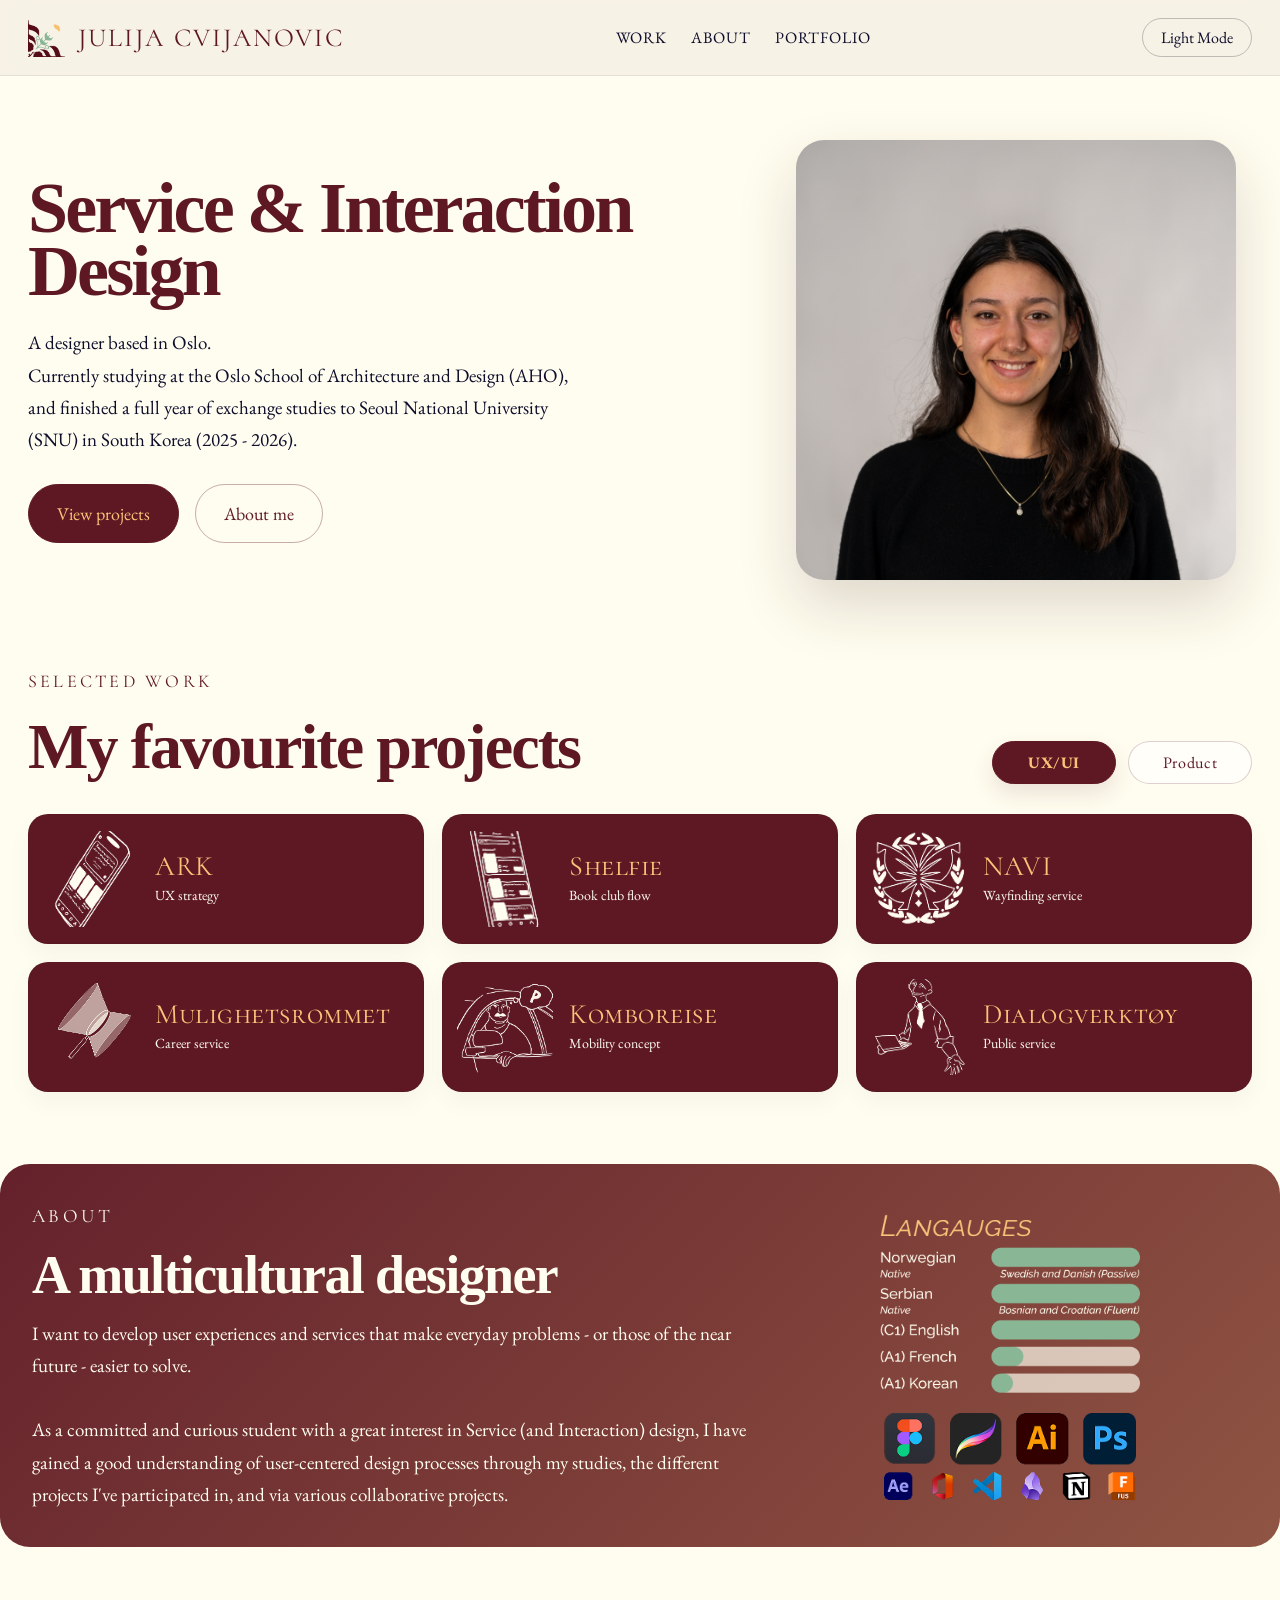
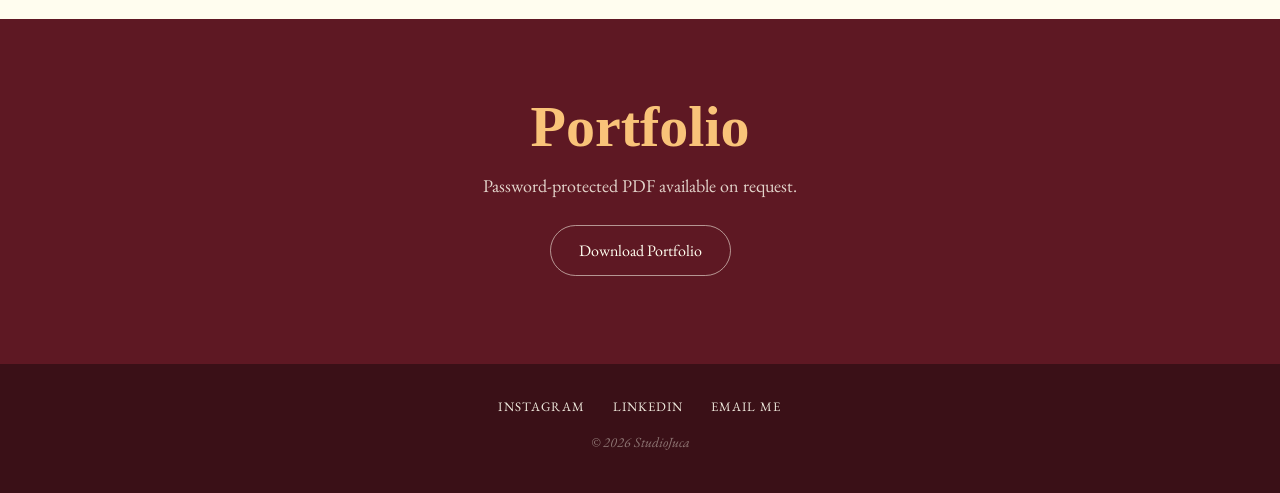
==== commit 5c6bb55e: "Updates" ====
--- a/index.html
+++ b/index.html
@@ -32,7 +32,11 @@
     <section id="intro">
       <div class="hero-copy">
         <h1>Service & Interaction Design</h1>
-        <p class="intro-lead">I’m a curious designer based in Oslo, creating thoughtful digital services that help people navigate everyday complexity with more ease.</p>
+        <p class="intro-lead"> A designer based in Oslo. 
+          <br>
+          Currently studying at the 
+          Oslo School of Architecture and Design (AHO), and finished a full year of 
+          exchange studies to Seoul National University (SNU) in South Korea (2025 - 2026). </p>
 
         <div class="hero-actions">
           <a class="primary-link" href="#projects">View projects</a>
@@ -67,7 +71,6 @@
                 <span class="project-name">ARK</span>
                 <span class="project-tag">UX strategy</span>
               </div>
-              <span class="collab-badge">Collab</span>
             </a>
             <a href="pages/projects/shelfie.html" class="project-item project-uxui" aria-label="Shelfie project">
               <img src="assets/Projects/Shelfie-Lineart.png" alt="Shelfie" class="img-inactive" />
@@ -92,7 +95,6 @@
                 <span class="project-name">Mulighetsrommet</span>
                 <span class="project-tag">Career service</span>
               </div>
-              <span class="collab-badge">Collab</span>
             </a>
             <a href="pages/projects/komboreise.html" class="project-item project-uxui" aria-label="Komboreise project">
               <img src="assets/Projects/Komboreise-Lineart.png" alt="Komboreise" class="img-inactive" />
@@ -126,7 +128,6 @@
                 <span class="project-name">Ludo</span>
                 <span class="project-tag">Packaging concept</span>
               </div>
-              <span class="collab-badge">Collab</span>
             </a>
             <a href="pages/projects/sommerrocutlery.html" class="project-item project-product" aria-label="Sommerro Cutlery project">
               <img src="assets/Projects/SommerroCutlery-Lineart.png" alt="Sommerro Cutlery" class="img-inactive" />
@@ -153,8 +154,12 @@
     <section id="about" class="about-panel">
       <div class="about-copy">
         <p class="section-kicker">About</p>
-        <h3>I design services that make complicated everyday moments feel simpler.</h3>
-        <p>I’m especially interested in how design can support real-life routines, create trust, and turn unclear flows into smooth experiences. My work blends research, prototyping, visual clarity, and service thinking across projects in education, public services, and product design.</p>
+        <h3>A multicultural designer</h3>
+        <p>I want to develop user experiences and services that make everyday problems - or those of the near future - easier to solve.
+          <br>
+          <br>
+          As a committed and curious student with a great interest in Service (and Interaction) design, I have gained a good understanding 
+          of user-centered design processes through my studies, the different projects I've participated in, and via various collaborative projects.</p>
       </div>
 
       <div class="about-note" aria-label="Design visual references">
--- a/assets/style.css
+++ b/assets/style.css
@@ -186,7 +186,8 @@
   display: inline-flex;
   align-items: center;
   justify-content: center;
-  padding: 14px 22px;
+  padding: 17px 28px;
+  font-size: 18px;
   border-radius: 999px;
   border: 1px solid rgba(94, 24, 35, 0.35);
   transition: transform 0.2s ease, background 0.2s ease, color 0.2s ease;
@@ -351,7 +352,7 @@
   padding: 16px 16px 16px 14px;
   border-radius: 20px;
   border: 1px solid rgba(23, 27, 44, 0.08);
-  background: rgba(255, 255, 255, 0.5);
+  background: var(--chocolate-cosmos);
   box-shadow: 0 10px 24px rgba(23, 27, 44, 0.04);
   transition: transform 0.25s ease, box-shadow 0.25s ease, border-color 0.25s ease;
 }
@@ -383,26 +384,26 @@
   font-size: 28px;
   line-height: 1;
   letter-spacing: 0.02em;
-  color: var(--chocolate-cosmos);
+  color: var(--goldilocks);
 }
 
 .project-tag {
   font-size: 14px;
-  color: var(--onyx);
+  color: var(--ivory);
   line-height: 1.4;
 }
 
 body.dark-mode .project-item {
-  background: rgba(19, 29, 42, 0.8);
+  background: var(--chocolate-cosmos);
   border-color: rgba(239, 233, 223, 0.12);
 }
 
 body.dark-mode .project-name {
-  color: #f7e7d6;
+  color: var(--goldilocks);
 }
 
 body.dark-mode .project-tag {
-  color: rgba(239, 233, 223, 0.78);
+  color: var(--ivory);
 }
 
 .about-panel {
@@ -599,11 +600,11 @@
 }
 
 body.dark-mode .project-name {
-  color: var(--chocolate-cosmos);
+  color: var(--goldilocks);
 }
 
 body.dark-mode .project-tag {
-  color: var(--onyx);
+  color: var(--ivory);
 }
 
 body.dark-mode .about-panel {
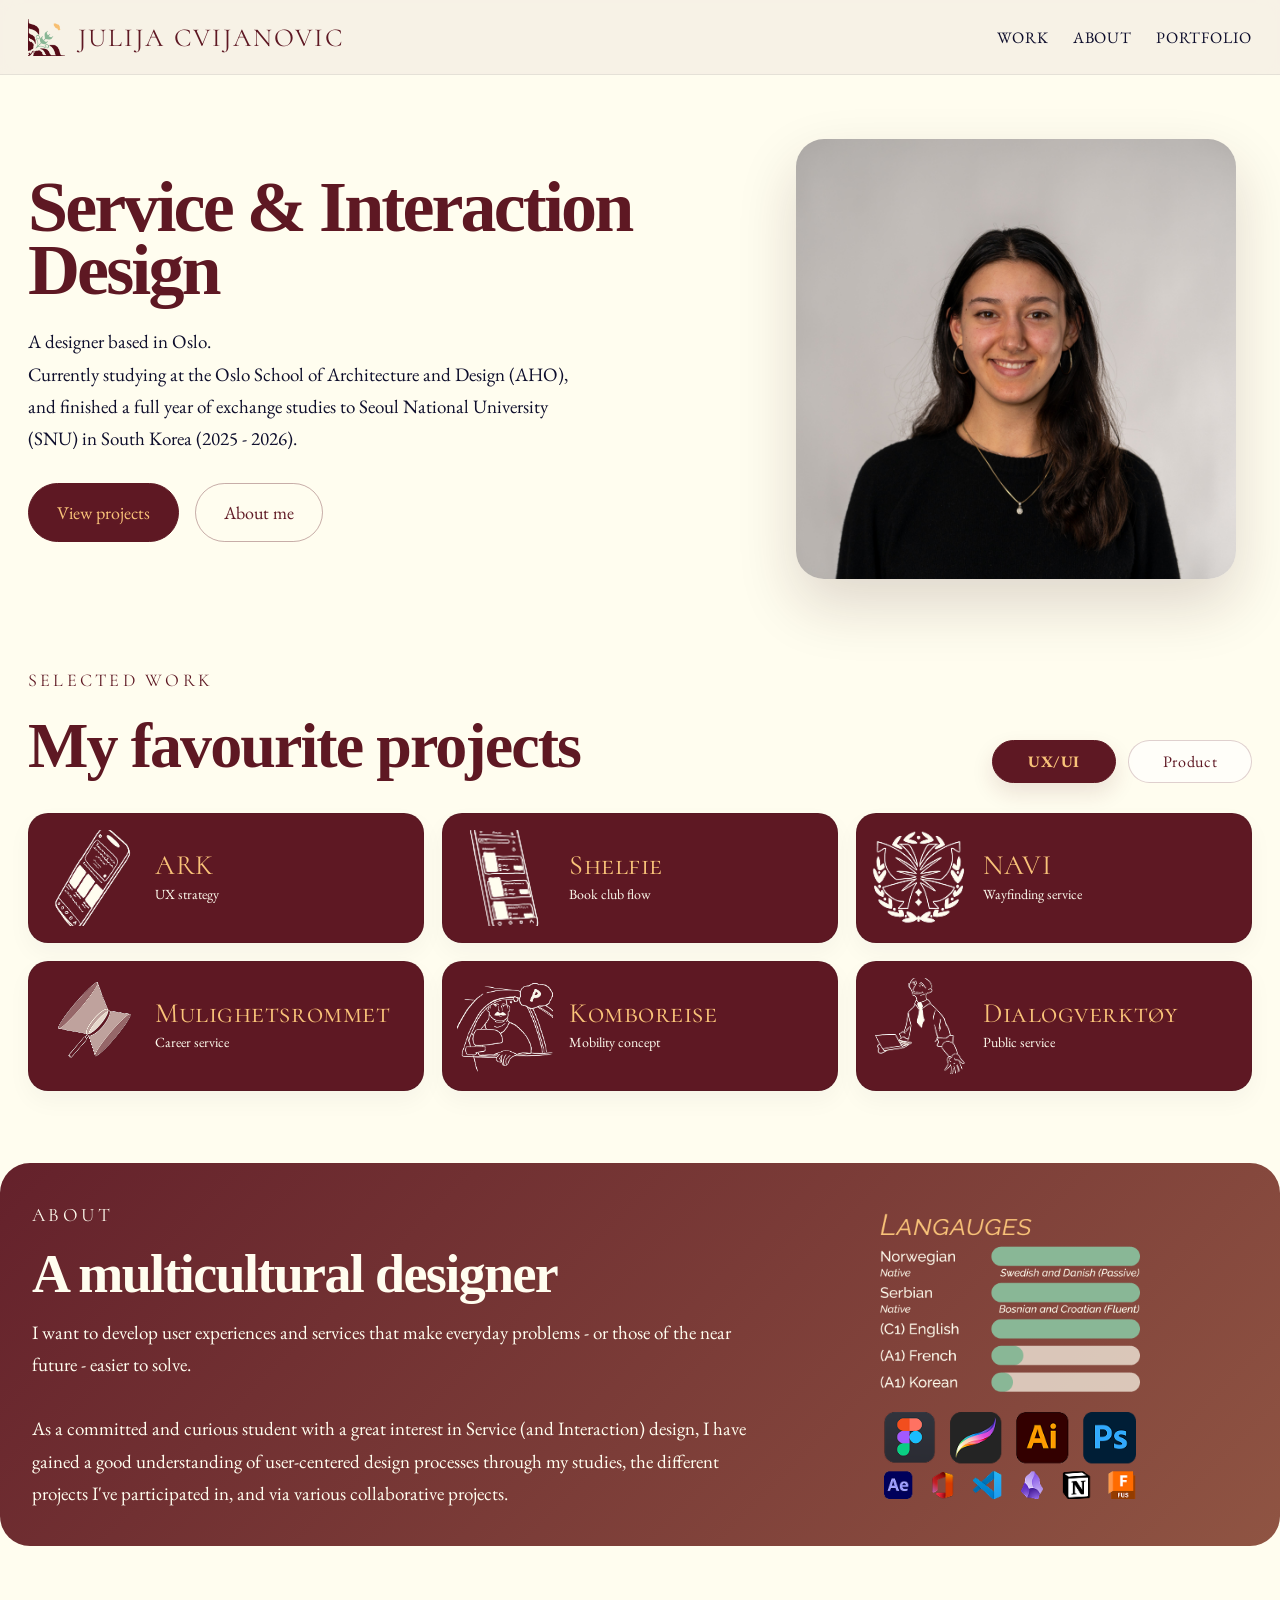
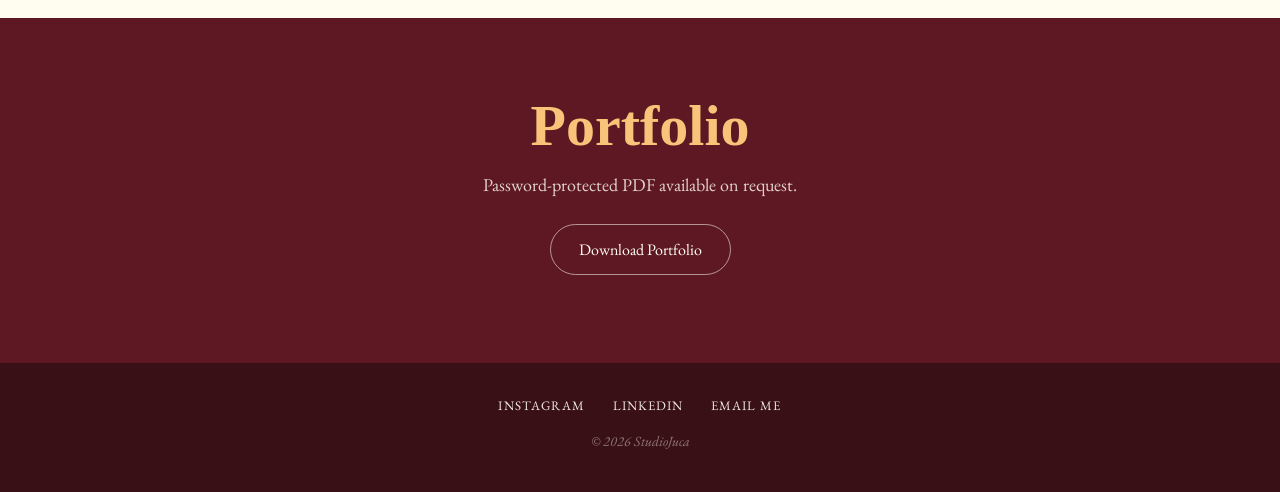
==== commit c761d0d5: "Update" ====
--- a/index.html
+++ b/index.html
@@ -24,7 +24,7 @@
         <a href="#download">Portfolio</a> 
       </nav>
 
-      <button id="darkmode" type="button">Light Mode</button>
+      <!-- <button id="darkmode" type="button">Light Mode</button> -->
     </div>
   </header>
 
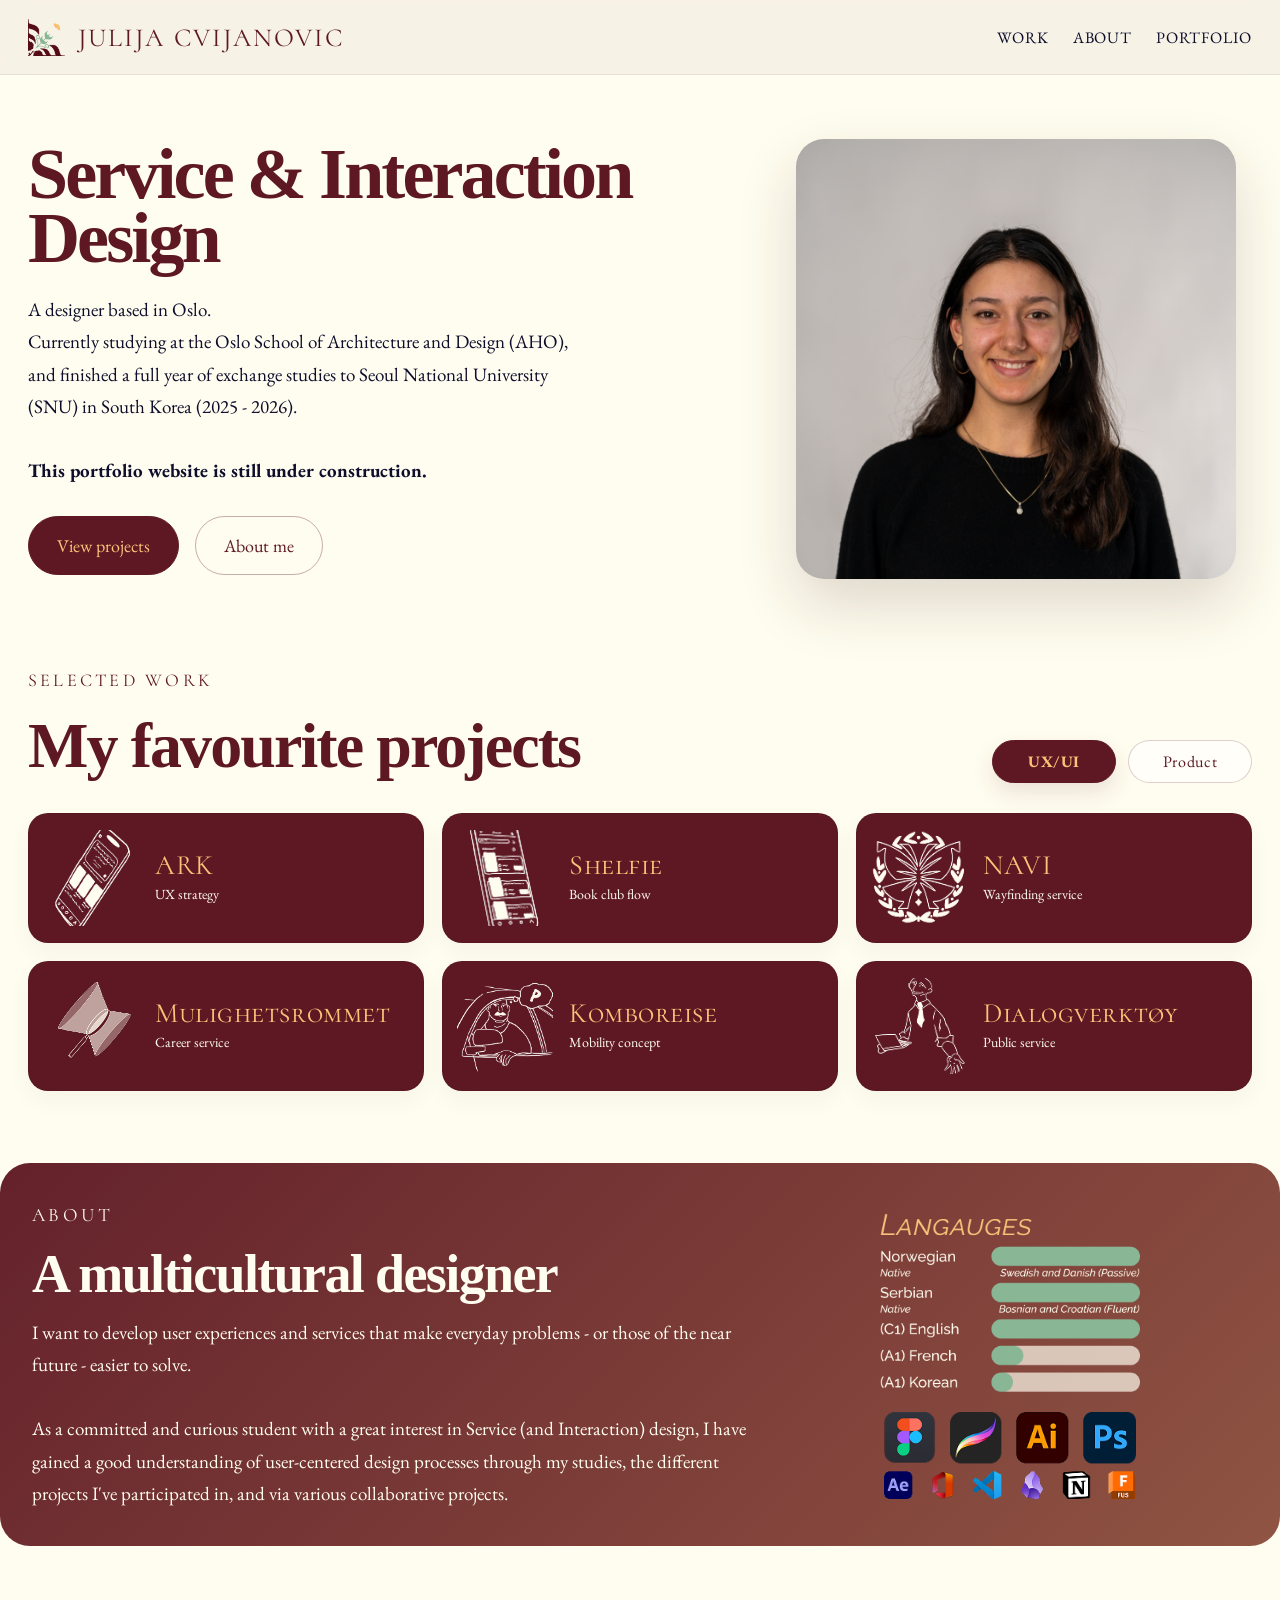
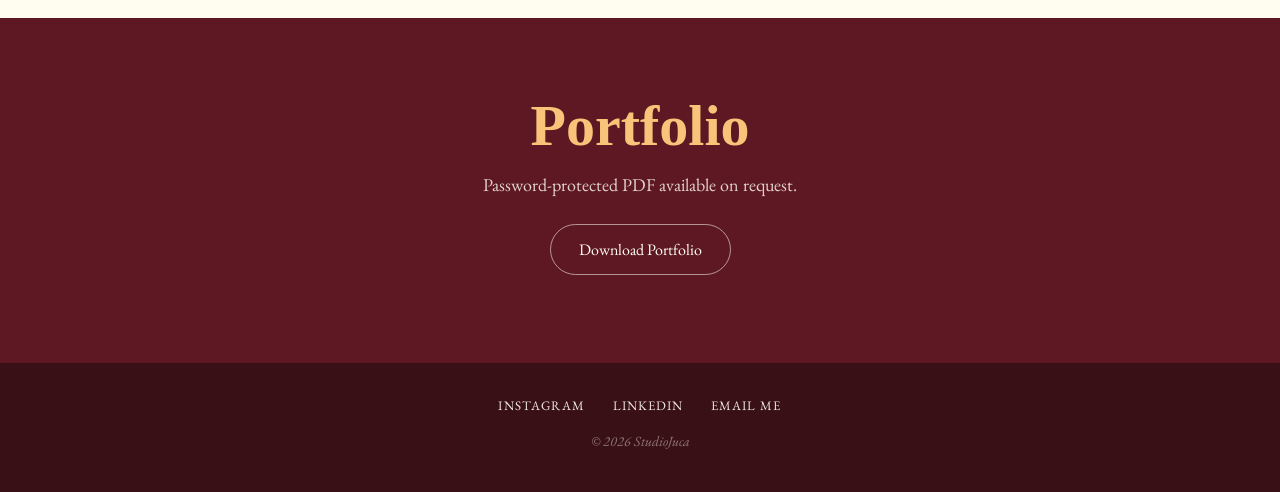
==== commit 360b96f6: "Update" ====
--- a/index.html
+++ b/index.html
@@ -36,7 +36,10 @@
           <br>
           Currently studying at the 
           Oslo School of Architecture and Design (AHO), and finished a full year of 
-          exchange studies to Seoul National University (SNU) in South Korea (2025 - 2026). </p>
+          exchange studies to Seoul National University (SNU) in South Korea (2025 - 2026). 
+        <br>
+        <br>
+        <strong>This portfolio website is still under construction.</strong></p>
 
         <div class="hero-actions">
           <a class="primary-link" href="#projects">View projects</a>
--- a/assets/style.css
+++ b/assets/style.css
@@ -352,7 +352,7 @@
   padding: 16px 16px 16px 14px;
   border-radius: 20px;
   border: 1px solid rgba(23, 27, 44, 0.08);
-  background: var(--chocolate-cosmos);
+  background: #5E1823;
   box-shadow: 0 10px 24px rgba(23, 27, 44, 0.04);
   transition: transform 0.25s ease, box-shadow 0.25s ease, border-color 0.25s ease;
 }
